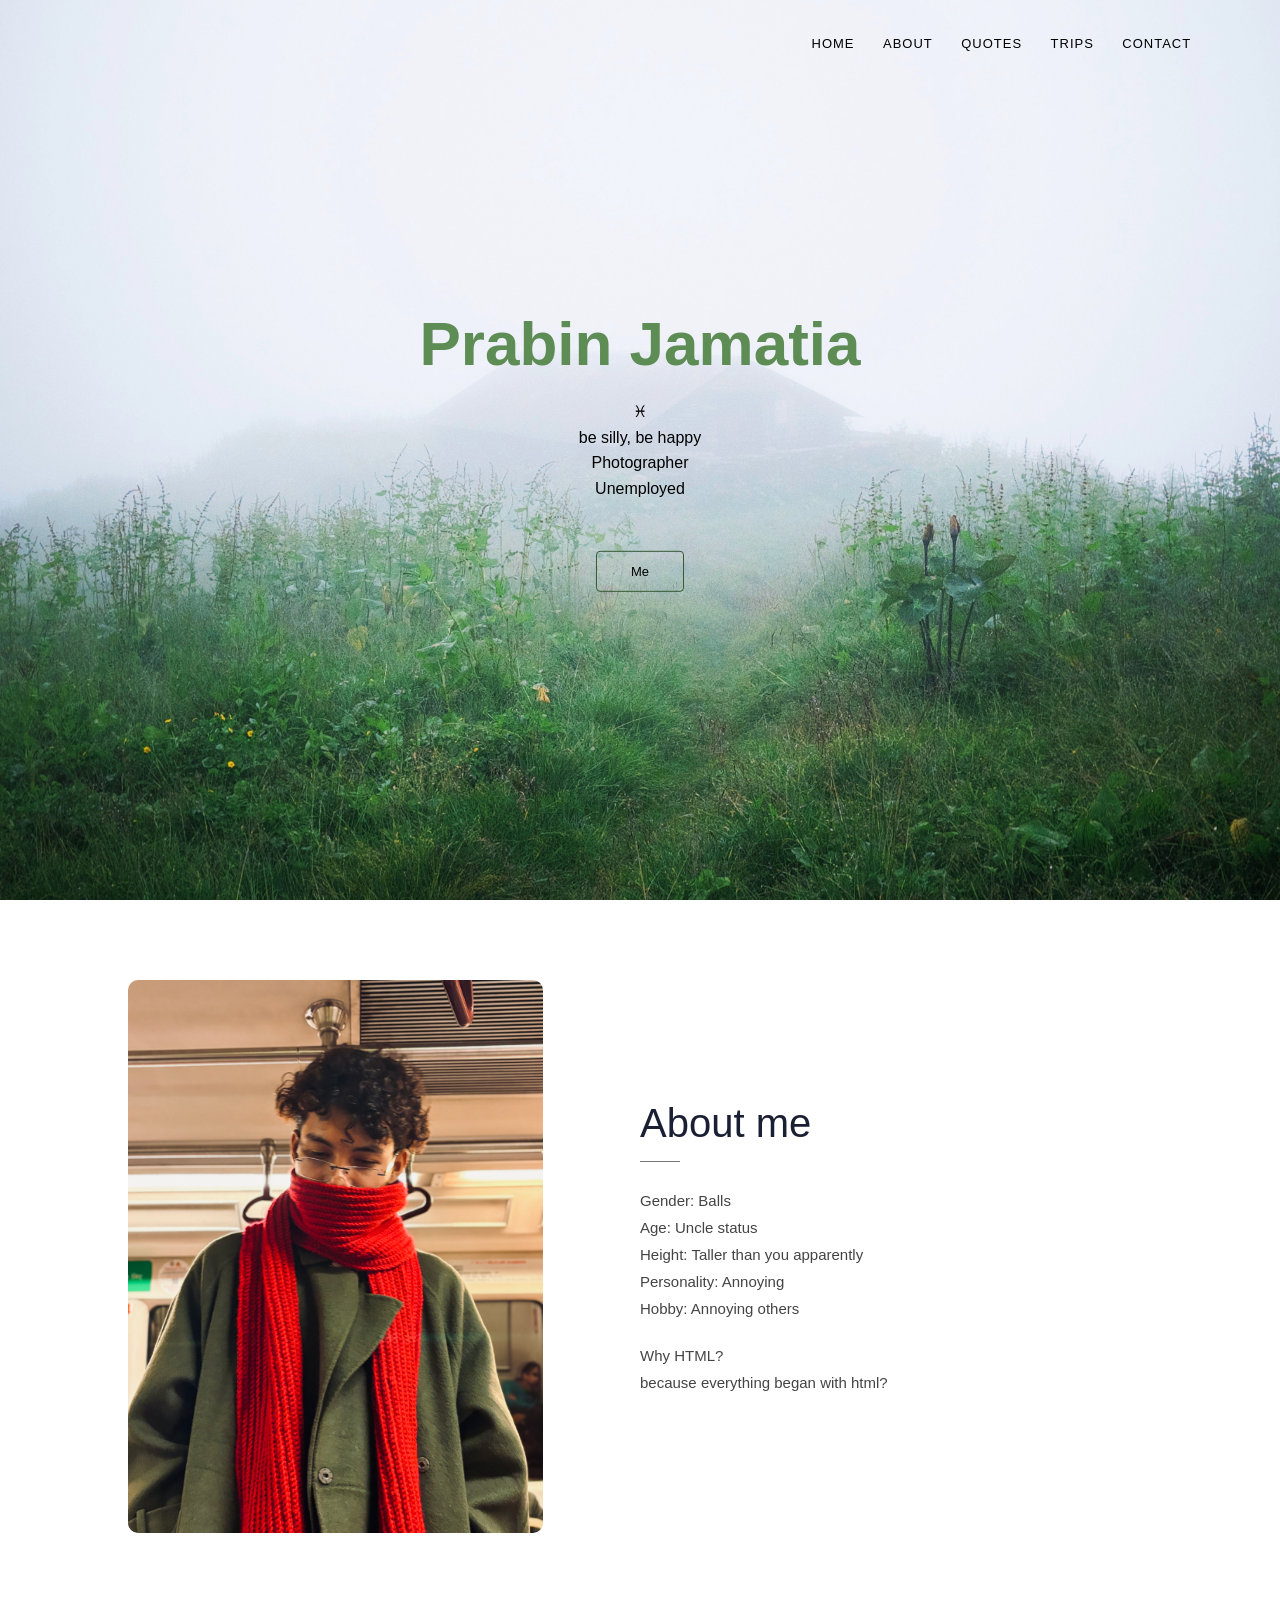
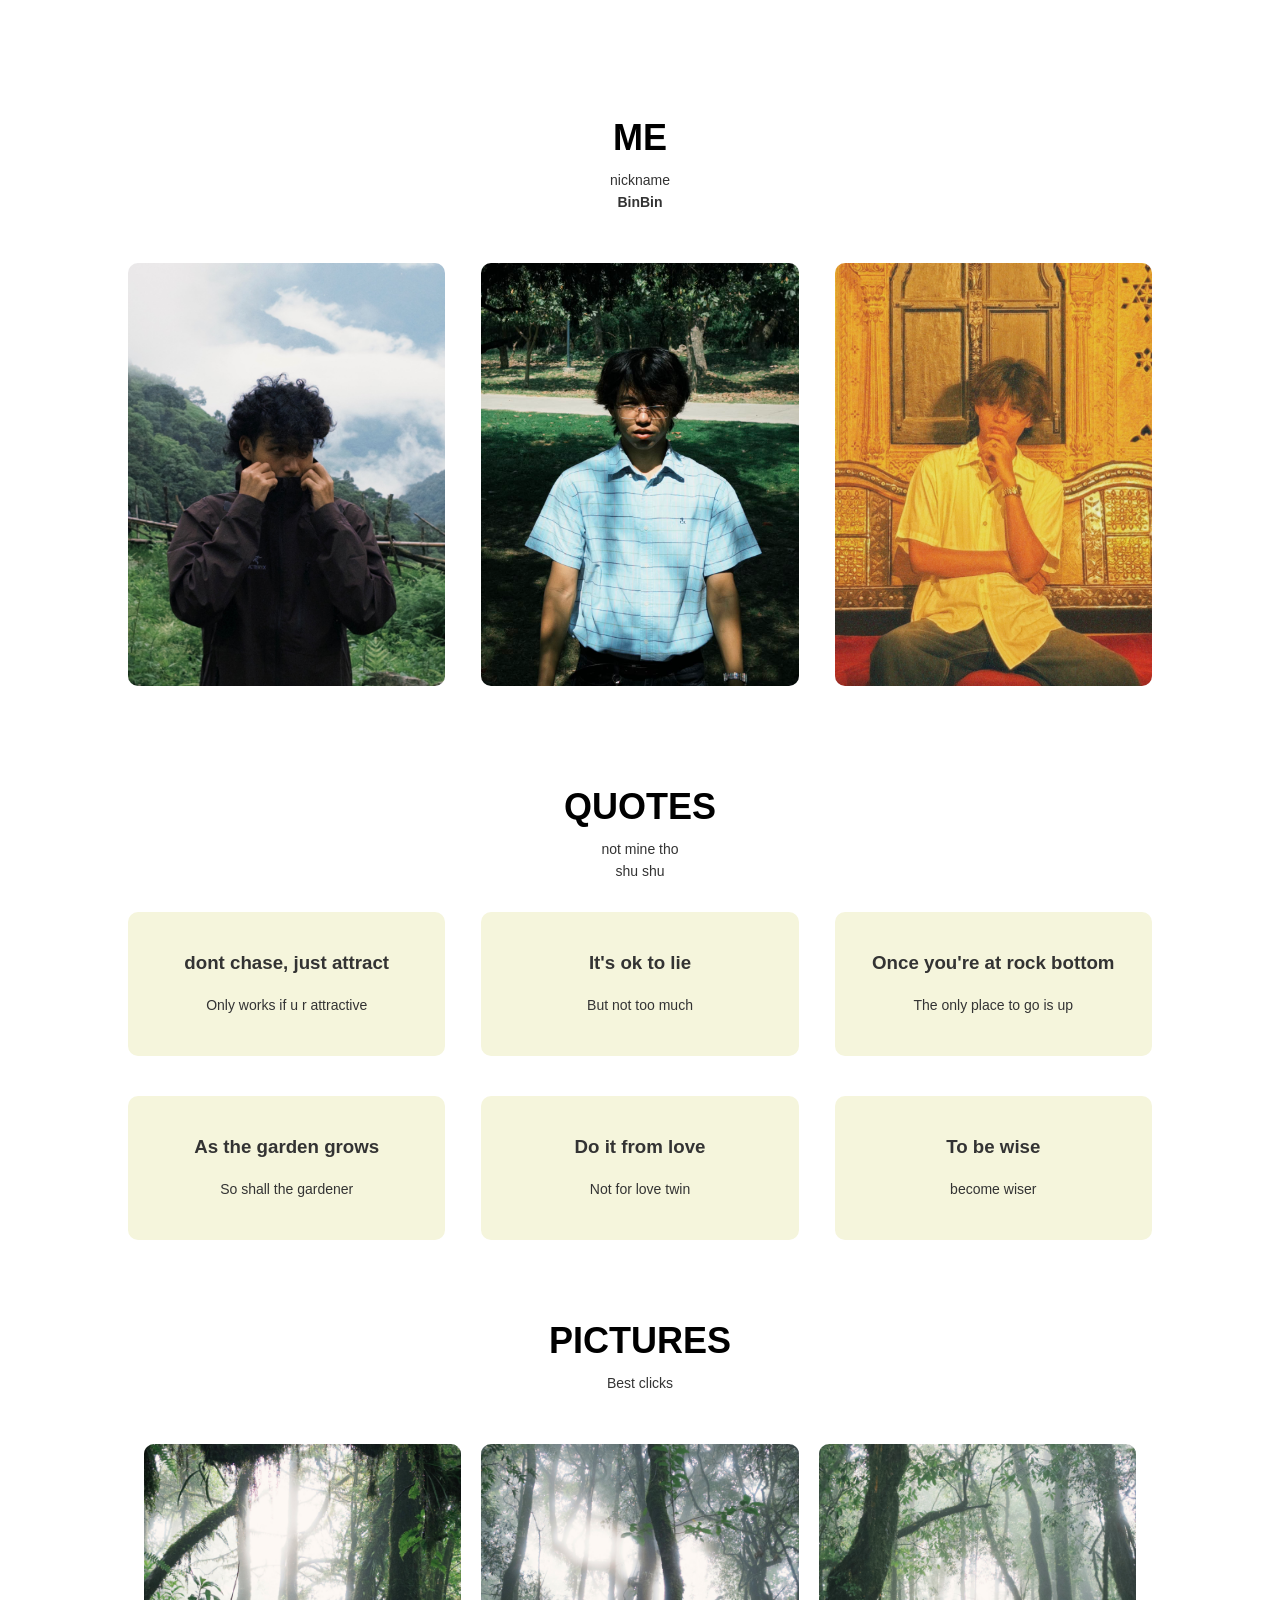
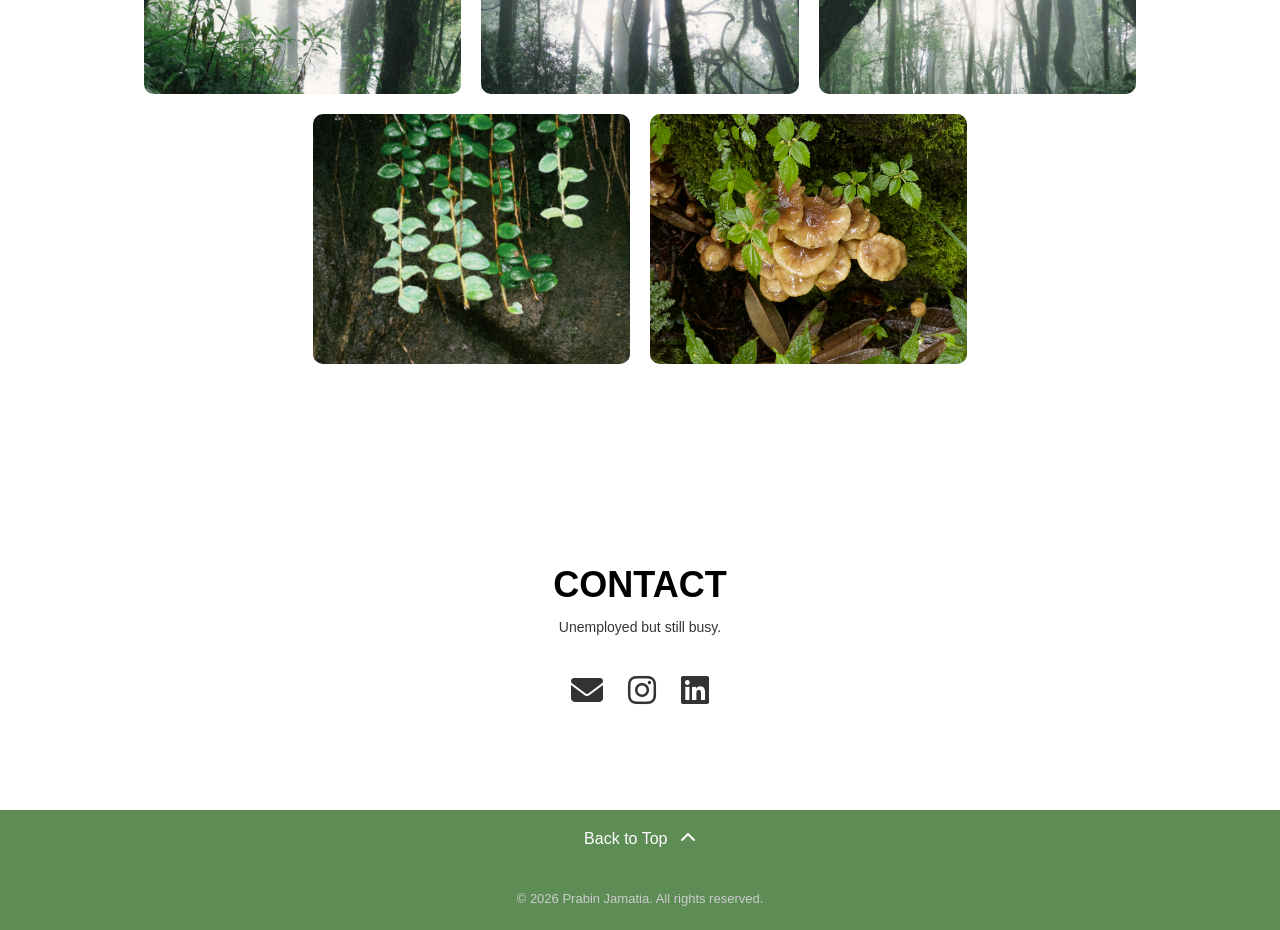
==== index.html @ f5103f38 "Update index.html" ====
<!DOCTYPE html>
<html lang="en">
<head>
    <meta charset="UTF-8">
    <meta name="viewport" content="width=device-width, initial-scale=1.0">
    <title>Prabin Jamatia</title> 
    <meta http-equiv="Content-Security-Policy" content="default-src 'self'; style-src 'self' 'unsafe-inline' https://cdnjs.cloudflare.com https://fonts.googleapis.com; font-src 'self' https://fonts.gstatic.com https://cdnjs.cloudflare.com; img-src 'self' data:;">

    <!-- Stylesheets & Fonts -->
    <link rel="stylesheet" href="style.css">
    <link rel="preconnect" href="https://fonts.googleapis.com">
    <link rel="preconnect" href="https://fonts.gstatic.com" crossorigin>
    <link href="https://fonts.googleapis.com/css2?family=Raleway:wght@200;400;600&display=swap" rel="stylesheet">
    <link rel="stylesheet" href="https://cdnjs.cloudflare.com/ajax/libs/font-awesome/6.4.0/css/all.min.css">
</head>


<body>

    <!-- HERO / HEADER SECTION -->
    <header class="header">
        <nav class="nav">
            <div class="nav-links">
                <ul>
                    <li><a href="#home">HOME</a></li>
                    <li><a href="#about">ABOUT</a></li>
                    <li><a href="#know">QUOTES</a></li>
                    <li><a href="trips.html">TRIPS</a></li>
                    <li><a href="#contact">CONTACT</a></li>
                </ul>
            </div>
        </nav>

        <div class="text-box" id="home">
            <h1>Prabin Jamatia</h1>
            <p>♓︎<br>be silly, be happy<br>Photographer<br>Unemployed</p>
            <a href="#me" class="button">Me</a>
        </div>
    </header>

    <!-- ABOUT ME SECTION -->
    <section class="about-split" id="about">
        <div class="about-img-col hidden-left">
            <img src="pictures/me4.JPG" alt="About Prabin Jamatia" loading="lazy">
        </div>
        
        <div class="about-text-col hidden-right">
            <h2>About me</h2>
            <hr class="about-line">
            <p> Gender: Balls
                <br> Age: Uncle status 
                <br> Height: Taller than you apparently 
                <br> Personality: Annoying
                <br> Hobby: Annoying others
            </p>

            <p>Why HTML?
                <br> because everything began with html?
            </p>

        </div>
    </section>

    <!-- ME SECTION -->
    <section class="more" id="me">
        <h1>ME</h1>
        <p>nickname<br><b>BinBin</b></p>
        
        <div class="me-photos">
            <img src="pictures/me2.JPG" alt="Me 1" loading="lazy">
            <img src="pictures/me.jpeg" alt="Me 2" loading="lazy">
            <img src="pictures/me1.JPG" alt="Me 3" loading="lazy">
        </div>
    </section>

    <!-- KNOW MORE SECTION -->
    <section class="more" id="know">
        <h1>QUOTES</h1>
        <p>not mine tho<br>shu shu</p>

        <div class="more1">
            <div class="more-card">
                <h3>dont chase, just attract</h3>
                <p>Only works if u r attractive</p>
            </div>
            
            <div class="more-card">
                <h3>It's ok to lie</h3>
                <p>But not too much</p>
            </div>

            <div class="more-card">
                <h3>Once you're at rock bottom</h3>
                <p>The only place to go is up</p>
            </div>
        </div>

        <div class="more1">
            <div class="more-card">
                <h3>As the garden grows</h3>
                <p>So shall the gardener</p>
            </div>
            <div class="more-card">
                <h3>Do it from love</h3>
                <p>Not for love twin</p>
            </div>
            <div class="more-card">
                <h3>To be wise</h3>
                <p>become wiser</p>
            </div>
        </div>
    </section>

    <!-- GALLERY SECTION -->
    <section class="pic" id="pics">
        <h1>PICTURES</h1>
        <p>Best clicks</p>

        <div class="gallery-grid">
            <img src="pictures/pic4.JPG" alt="Gallery Photo 1" loading="lazy">
            <img src="pictures/pic5.JPG" alt="Gallery Photo 2" loading="lazy">
            <img src="pictures/pic6.JPG" alt="Gallery Photo 3" loading="lazy">
            <img src="pictures/pic3.JPG" alt="Gallery Photo 4" loading="lazy">
            <img src="pictures/pic2.JPG" alt="Gallery Photo 5" loading="lazy">
        </div>
    </section>

    <!-- CONTACT SECTION -->
    <section class="more" id="contact" style="padding-bottom: 100px;">
        <h1>CONTACT</h1>
        <p>Unemployed but still busy.</p>

       <div class="social-links">
    <!-- Email -->
    <a id="email-link" class="icon-link" style="cursor: pointer;" tabindex="0" role="button" title="Email"><i class="fa-solid fa-envelope"></i></a>
    
    <!-- Instagram -->
    <a id="ig-link" class="icon-link" style="cursor: pointer;" tabindex="0" role="button" title="Instagram"><i class="fa-brands fa-instagram"></i></a>
    
    <!-- LinkedIn -->
    <a id="li-link" class="icon-link" style="cursor: pointer;" tabindex="0" role="button" title="LinkedIn"><i class="fa-brands fa-linkedin"></i></a>
</div>
    </section>


    <!-- FOOTER -->
    <footer class="footer">
        <a href="#" class="back-to-top">Back to Top <i class="fa-solid fa-chevron-up"></i></a>
        <p>&copy; 2026 Prabin Jamatia. All rights reserved.</p>
    </footer>



<script src="script.js"></script>

</body>
</html>
---- style.css ----
/* =========================================
   01. GLOBAL RESETS & TYPOGRAPHY
   ========================================= */
* {
    margin: 0;
    padding: 0;
    font-family: 'Raleway', sans-serif;
    box-sizing: border-box; 

    /* Prevents text from being highlighted/selected */
    -webkit-user-select: none; 
    -ms-user-select: none; 
    user-select: none;
}

/* Allow users to type in forms/inputs if you ever add them */
input, textarea {
    -webkit-user-select: text; 
    -ms-user-select: text; 
    user-select: text; 
}

img {
    /* Prevents clicking and dragging images to your desktop or new tabs */
    -webkit-user-drag: none; 
}

html {
    scroll-behavior: smooth;
}

h1 {
    font-size: 36px;
    font-weight: 600;
}

p {
    color: #333;
    font-size: 14px;
    font-weight: 400; 
    line-height: 22px;
    padding: 10px;
}

/* =========================================
   02. HEADER & NAVIGATION
   ========================================= */
.header {
    min-height: 100vh;
    width: 100%;
    background-color: #1a1f33; 
    background-image: url('pictures/pic1.JPG');
    background-position: center;
    background-size: cover;
    position: relative;
}

.nav {
    display: flex;
    padding: 2% 6%;
    justify-content: flex-end; 
    align-items: center;
}

.nav-links ul li {
    list-style: none;
    display: inline-block;
    padding: 8px 12px;
    position: relative;
}

.nav-links ul li a {
    color: black;
    text-decoration: none;
    font-size: 13px;
    letter-spacing: 1px;
}

.nav-links ul li::after {
    content: '';
    width: 0%;
    height: 2px;
    background: #5d8c55;
    display: block;
    margin: auto;
    transition: 0.5s;
}

.nav-links ul li:hover::after {
    width: 100%;
}

.text-box {
    width: 90%;
    max-width: 800px;
    color: #5d8c55;
    position: absolute;
    top: 50%;
    left: 50%;
    transform: translate(-50%, -50%);
    text-align: center;
}

.text-box h1 {
    font-size: 62px;
    margin-bottom: 10px;
}

.text-box p {
    margin: 10px 0 40px;
    font-size: 16px;
    color: black;
    line-height: 1.6;
}

.button {
    display: inline-block;
    text-decoration: none;
    color: black;
    border: 1px solid #355935;
    padding: 12px 34px;
    font-size: 13px;
    background: transparent;
    cursor: pointer;
    transition: 0.3s;
    border-radius: 4px;
}

.button:hover {
    border: 1px solid #5d8c55;
    background: #5d8c55;
}

/* =========================================
   03. ABOUT SECTION (SIDE-BY-SIDE)
   ========================================= */
.about-split {
    display: flex;
    align-items: center;
    justify-content: space-between;
    width: 80%;
    margin: 80px auto;
    gap: 50px;
}

.about-img-col {
    flex-basis: 45%;
}

.about-img-col img {
    width: 90%;
    aspect-ratio: 3 / 4; 
    object-fit: cover;
    border-radius: 10px;

}

.about-text-col {
    flex-basis: 50%;
    text-align: left;
}

.about-text-col h2 {
    font-size: 40px;
    font-weight: 400;
    color: #1a1f33; 
    margin-bottom: 15px;
}

.about-text-col .about-line {
    width: 40px;
    border: none;
    border-top: 1px solid #777;
    margin-bottom: 25px;
}

.about-text-col p {
    color: #444;
    font-size: 15px;
    line-height: 1.8;
    margin-bottom: 20px;
    padding: 0;
}

/* =========================================
   04. GENERAL SECTIONS & CARDS (.more)
   ========================================= */
.more {
    width: 80%;
    margin: auto;
    text-align: center;
    padding-top: 100px;
}

.more1 {
    margin-top: 20px;
    display: flex;
    justify-content: space-between;
    gap: 20px;
    flex-wrap: wrap;
}

.more-card {
    flex-basis: 31%;
    background: #f5f5dc; 
    border-radius: 10px;
    margin-bottom: 20px;
    padding: 30px 12px;
    transition: 0.3s; 
}

.more-card h3 {
    text-align: center;
    font-weight: 600;
    margin: 10px;
    color: #333;
}

.more-card:hover {
    box-shadow: 0 0 20px 0px rgba(0, 0, 0, 0.2); 
    transform: translateY(-5px); 
}

/* =========================================
   05. PHOTOS & GALLERY GRIDS
   ========================================= */
.about-photos {
    display: flex;
    justify-content: space-between;
    gap: 20px;
    margin-top: 20px; 
}

.me-photos {
    display: flex;
    justify-content: space-between;
    gap: 20px;
    margin-top: 40px; 
}

.me-photos img {
    width: 31%; 
    aspect-ratio: 3/4; 
    object-fit: cover; 
    border-radius: 10px;
    transition: 0.3s;
}

.me-photos img:hover {
    transform: translateY(-5px);
    box-shadow: 0 5px 15px rgba(0,0,0,0.2);
}

.pic {
    width: 80%;
    margin: auto;
    text-align: center;
    padding: 50px 0 100px;
}

#pics.pic {
    min-height: 80vh; 
    padding-top: 60px;
}

.gallery-grid {
    display: flex;
    flex-wrap: wrap;
    justify-content: center; /* Centers the bottom row of 2 */
    gap: 20px;
    margin-top: 40px;
    
}

.gallery-grid img {
    /* 31% width fits exactly 3 pictures per row before wrapping */
    width: 31%; 
    height: 250px; 
    object-fit: cover; 
    border-radius: 10px;
    transition: 0.3s;
}

.gallery-grid img:hover {
    transform: scale(1.05); 
}


/* =========================================
   06. SUBPAGE & TRIPS (trips.html)
   ========================================= */
.sub-header {
    height: 12vh; 
    min-height: 80px;
    width: 100%;
    background-color: #5d8c55; 
    background-image: linear-gradient(to right, #42633c, #5d8c55);
    position: relative;
    z-index: 10;
}

#trips-page {
    min-height: 80vh; 
    padding-top: 60px;
}

.trips-grid {
    display: flex;
    justify-content: space-between;
    gap: 30px;
    margin-top: 50px;
    flex-wrap: wrap;
}

.trip-card {
    flex-basis: 31%; /* Forces the card to take up 1/3 of the screen */
    text-decoration: none; 
    display: block; 
    background: #fdfdfd; /* Very subtle off-white background */
    border-radius: 10px;
    padding-bottom: 15px;
    box-shadow: 0 4px 10px rgba(0,0,0,0.05); 
    transition: 0.3s;
}

.trip-card img {
    width: 100%;
    height: 250px; 
    object-fit: cover;
    border-radius: 10px 10px 0 0; /* Rounds only the top corners of the image */
}

.trip-card h3 {
    margin-top: 15px;
    font-size: 20px;
    font-weight: 600;
    color: #2c2a2a;
    transition: 0.3s;
}

.location-icon {
    color: #5d8c55;
    font-size: 16px;
    margin-left: 5px;
}

.trip-desc {
    color: #777;
    font-size: 14px;
    padding: 0 10px;
}

.trip-card:hover {
    transform: translateY(-8px); /* Lifts the whole card up */
    box-shadow: 0 10px 20px rgba(0,0,0,0.1); /* Deepens the shadow */
}

.trip-card:hover h3 {
    color: #5d8c55; 
}

/* --- Future Trips Section --- */
.future-trips {
    margin-top: 80px;
    padding-top: 40px;
    border-top: 1px solid #eee;
}

.future-trips h2 {
    font-size: 28px;
    font-weight: 400;
    color: #1a1f33;
}

.future-list {
    list-style: none;
    display: flex;
    justify-content: center;
    gap: 30px;
    margin-top: 25px;
    flex-wrap: wrap;
}

.future-list li {
    font-size: 15px;
    color: #333;
    background: #f5f5dc; /* Matches the 'Know More' beige cards */
    padding: 10px 25px;
    border-radius: 30px;
    font-weight: 600;
}

.future-list li i {
    color: #5d8c55;
    margin-right: 8px;
}

/* --- PINTEREST MASONRY GRID --- */
.masonry-grid {
    column-count: 3; /* Creates 3 vertical columns */
    column-gap: 20px;
    margin-top: 40px;
}

.masonry-grid img {
    width: 100%;
    display: block;
    margin-bottom: 20px; /* Vertical space between stacked images */
    border-radius: 10px;
    break-inside: avoid; /* CRITICAL: Stops an image from being cut in half across two columns */
    transition: 0.3s;
}

.masonry-grid img:hover {
    transform: scale(1.03); 
    box-shadow: 0 5px 15px rgba(0,0,0,0.2);
}
#trip-gallery {
    min-height: 80vh; 
    padding-bottom: 50px;
}
/* =========================================
   07. CONTACT & SOCIAL LINKS
   ========================================= */
.social-links {
    display: flex;
    justify-content: center;
    gap: 25px; 
    margin-top: 25px;
    flex-wrap: wrap; 
}

.icon-link {
    color: #333; 
    font-size: 32px; 
    text-decoration: none;
    transition: 0.3s;
}

.icon-link:hover {
    color: #5d8c55; 
    transform: scale(1.1); 
}

#contact .button {
    color: #333;
    border-color: #333;
}

#contact .button:hover {
    color: #fff;
    border-color: #5d8c55;
    background: #5d8c55;
}

/* --- SOCIAL ICON BRAND HOVER COLORS --- */

/* Gmail Red */
#email-link:hover i {
    color: #ea4335;
    transform: scale(1.1); /* Adds a slight pop effect */
    transition: all 0.3s ease;
}

/* Instagram Pink */
#ig-link:hover i {
    color: #e1306c;
    transform: scale(1.1);
    transition: all 0.3s ease;
}

/* LinkedIn Blue */
#li-link:hover i {
    color: #0a66c2;
    transform: scale(1.1);
    transition: all 0.3s ease;
}

/* Ensure the icons transition smoothly back to their normal color when you stop hovering */
.icon-link i {
    transition: all 0.3s ease;
}


/* =========================================
   08. FOOTERS
   ========================================= */
/* Standard Footer */
.footer {
    text-align: center;
    padding: 20px;
    background-color: #5d8c55; 
    color: #fff;
}

.footer p {
    font-size: 13px;
    color: #ccc;
    padding: 0;
}

/* Dark Footer with Back to Top */
#bottom-footer {
    background-color: #12151e; 
    color: #fff;
    text-align: center;
    padding: 50px 0;
    margin-top: 50px;
}

#bottom-footer p {
    font-size: 14px;
    color: #8a90a2;
}

.social-links-footer {
    display: flex;
    justify-content: center;
    gap: 25px;
    margin-bottom: 30px;
}

.social-links-footer a {
    color: #fff;
    font-size: 20px;
    text-decoration: none;
    transition: 0.3s;
}

.social-links-footer a:hover,
.back-to-top:hover {
    color: #5d8c55; 
}

.back-to-top {
    display: inline-block;
    color: #fff;
    text-decoration: none;
    font-size: 16px;
    margin-bottom: 40px;
    transition: 0.3s;
}

.back-to-top i {
    margin-left: 8px; 
}

/* =========================================
   09. MOBILE RESPONSIVE QUERIES
   ========================================= */
@media (max-width: 768px) {
    .text-box h1 {
        font-size: 40px;
    }
    
    .nav {
        justify-content: center;
    }

    .more1 {
        flex-direction: column; 
    }

    .about-photos,
    .me-photos {
        flex-direction: column; 
    }
    
    .me-photos img {
        width: 100%; 
        margin-bottom: 20px;
    }

    .about-split {
        flex-direction: column; 
        text-align: center;
    }
    
    .about-text-col {
        text-align: center;
    }
    
    .about-text-col .about-line {
        margin: 0 auto 25px auto; 
    }
    /* Ensure the gallery looks good on mobile by stacking them */
    .gallery-grid img {
        width: 100%; /* Pictures take full width on small screens */
    }

    /* Mobile adjustments for Trips Page */
    .trip-card {
        flex-basis: 100%;
        margin-bottom: 20px;
    }
    .future-list {
        flex-direction: column;
        gap: 15px;
        align-items: center;
    }
}

/* --- JAISALMER SPECIFIC COLORS --- */
.jaisalmer-header {
    background-color: #c29b40; 
    background-image: linear-gradient(to right, #a67c00, #c29b40);
}

.jaisalmer-footer {
    background-color: #c29b40; /* Matches the golden header */
}

/* Update back-to-top hover to match the golden theme on this page */
.jaisalmer-header ~ .back-to-top-container .back-to-top:hover {
    color: #c29b40;
}

/* --- DELHI SPECIFIC COLORS --- */
.delhi-header {
    background-color: #a685b5; /* Soft lilac/purple from the flowers */
    background-image: linear-gradient(to right, #805b91, #a685b5);
}

.delhi-footer {
    background-color: #a685b5; 
}

/* Update back-to-top hover to match the floral theme on this page */
.delhi-header ~ .back-to-top-container .back-to-top:hover {
    color: #a685b5;
}


/* =========================================
   10. SCROLL ANIMATIONS
   ========================================= */
.hidden-left {
    opacity: 0;
    transform: translateX(-100px); /* Starts pushed left */
    transition: all 0.8s ease-out; /* Controls the speed and smoothness */
}

.hidden-right {
    opacity: 0;
    transform: translateX(100px); /* Starts pushed right */
    transition: all 0.8s ease-out;
}

/* This class gets added by JavaScript when the element is on screen */
.show-element {
    opacity: 1;
    transform: translateX(0); /* Returns to original center position */
}
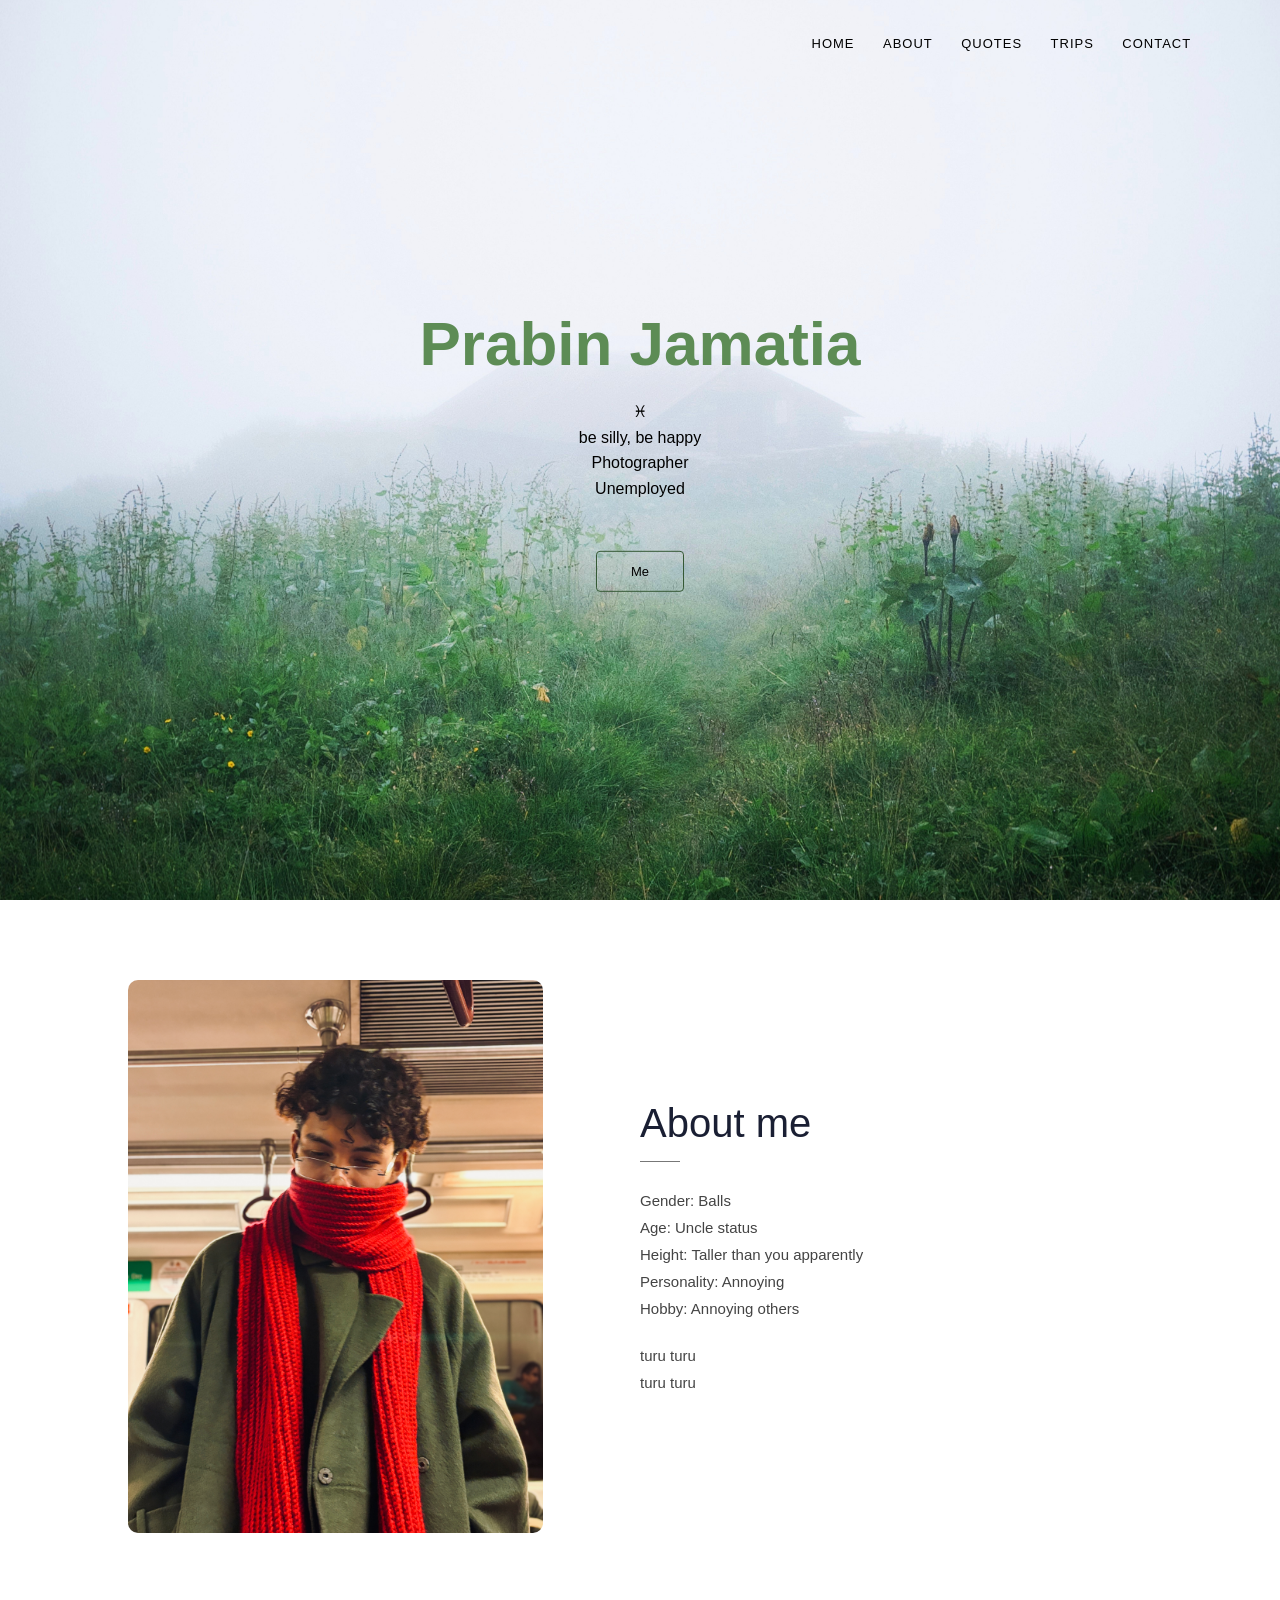
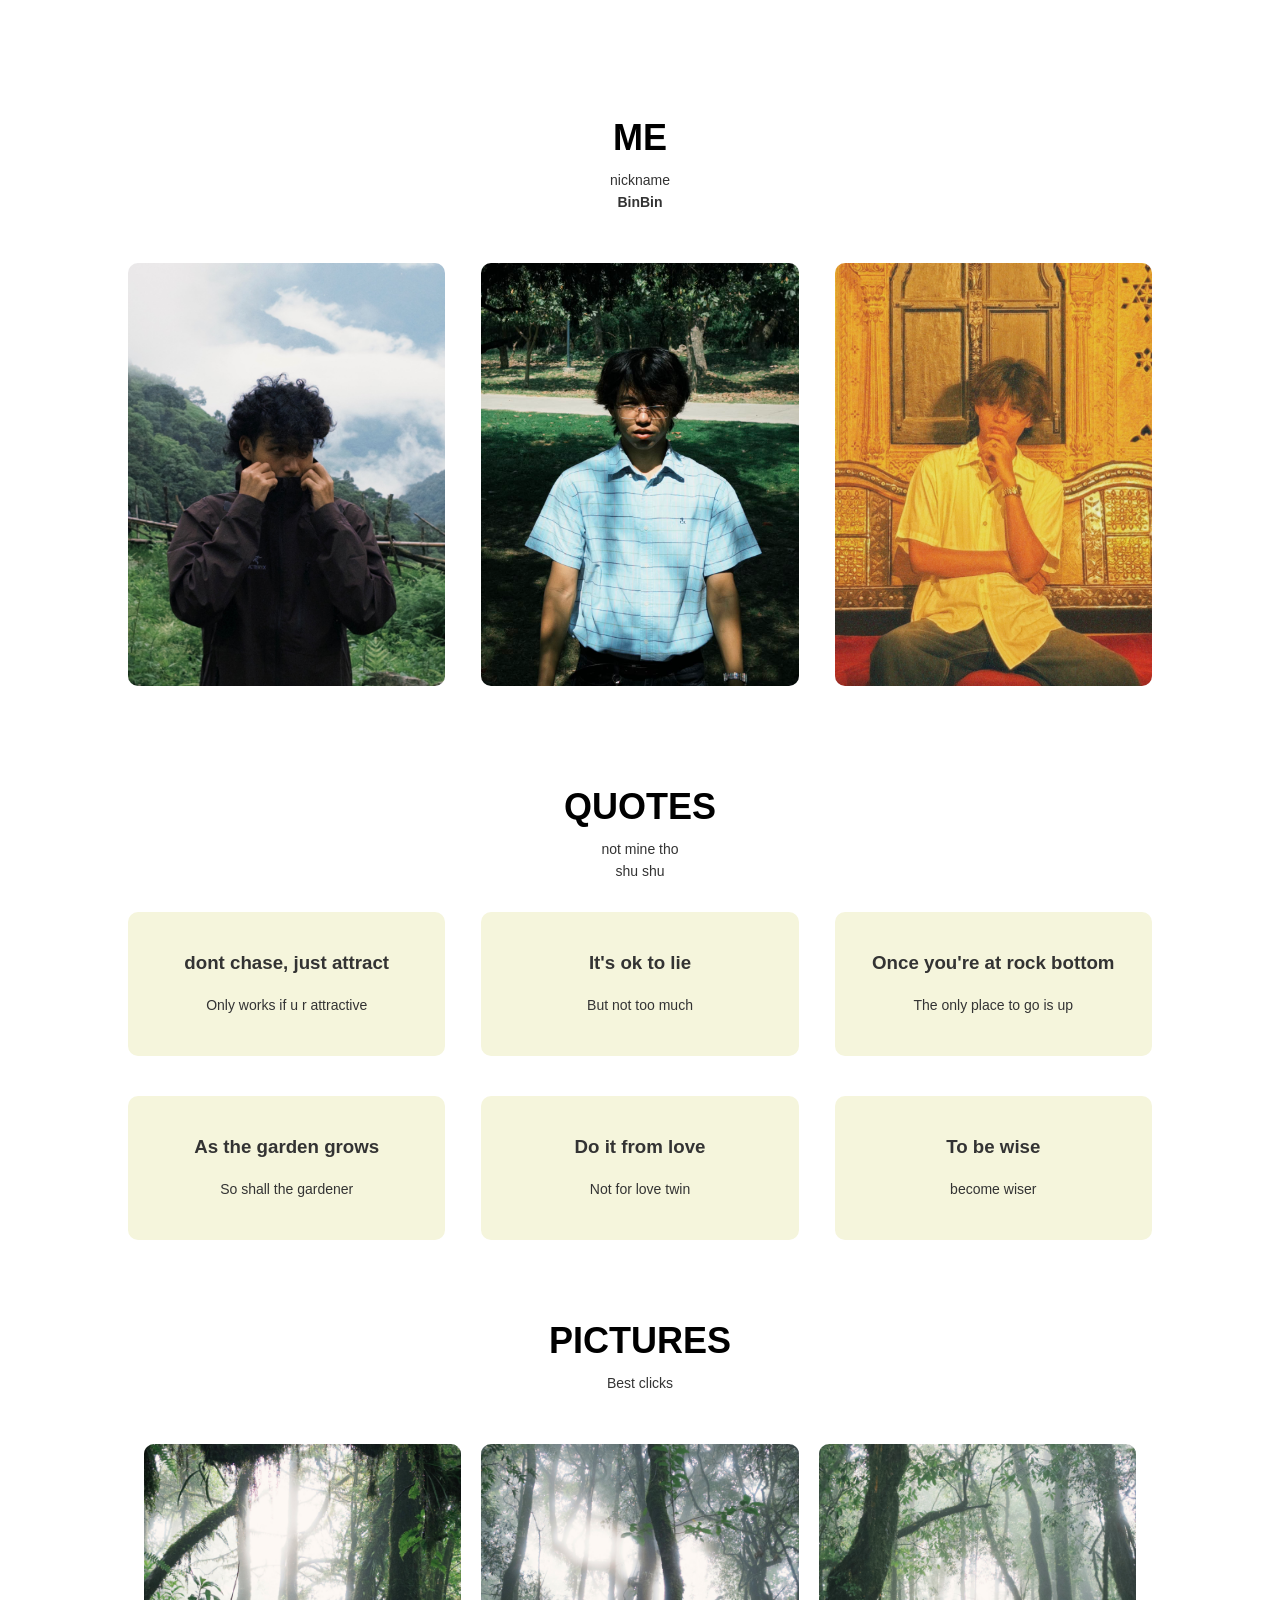
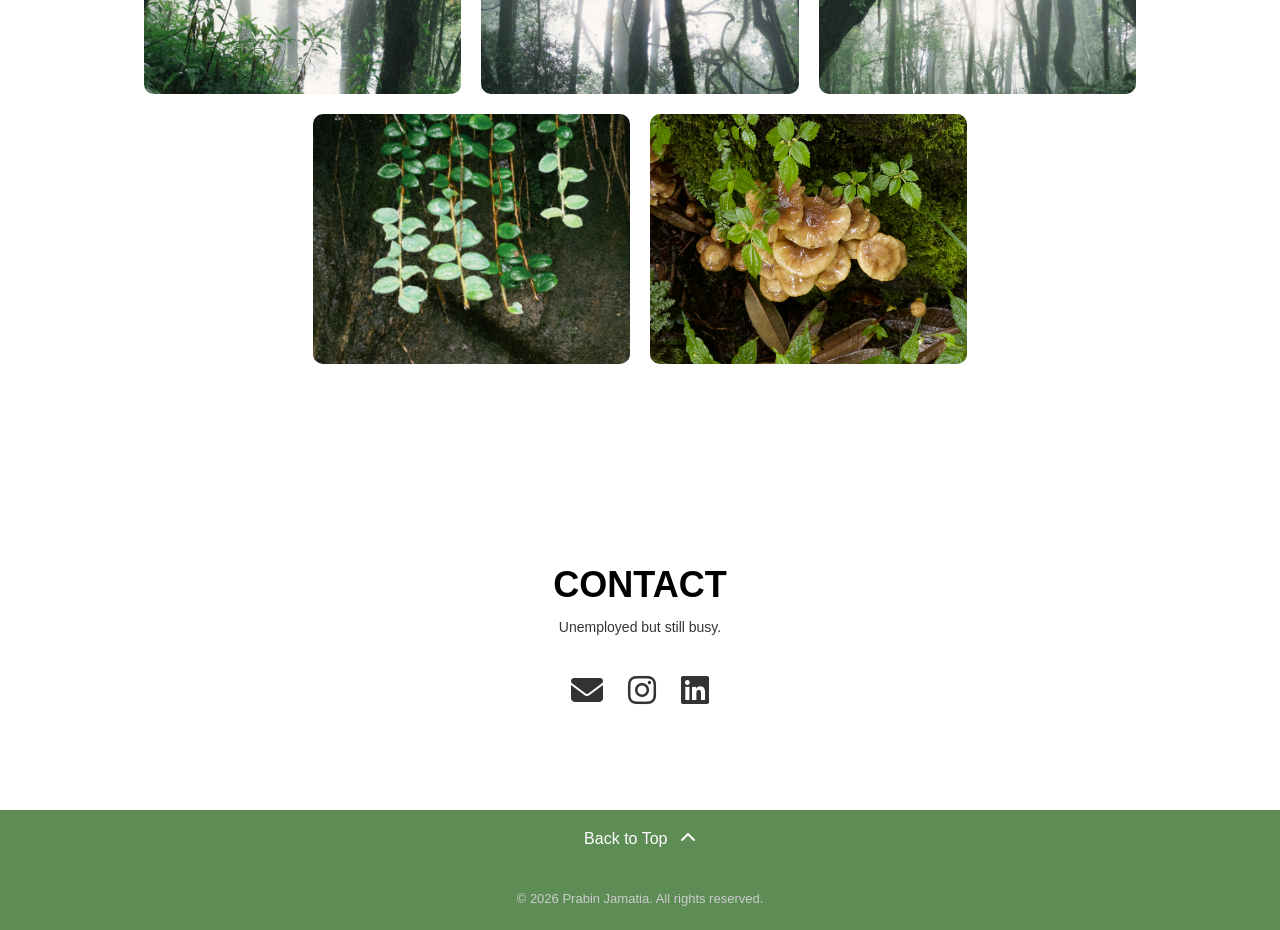
==== commit b4a5da0c: "Update index.html" ====
--- a/index.html
+++ b/index.html
@@ -54,8 +54,8 @@
                 <br> Hobby: Annoying others
             </p>
 
-            <p>Why HTML?
-                <br> because everything began with html?
+            <p>turu turu
+                <br> turu turu 
             </p>
 
         </div>
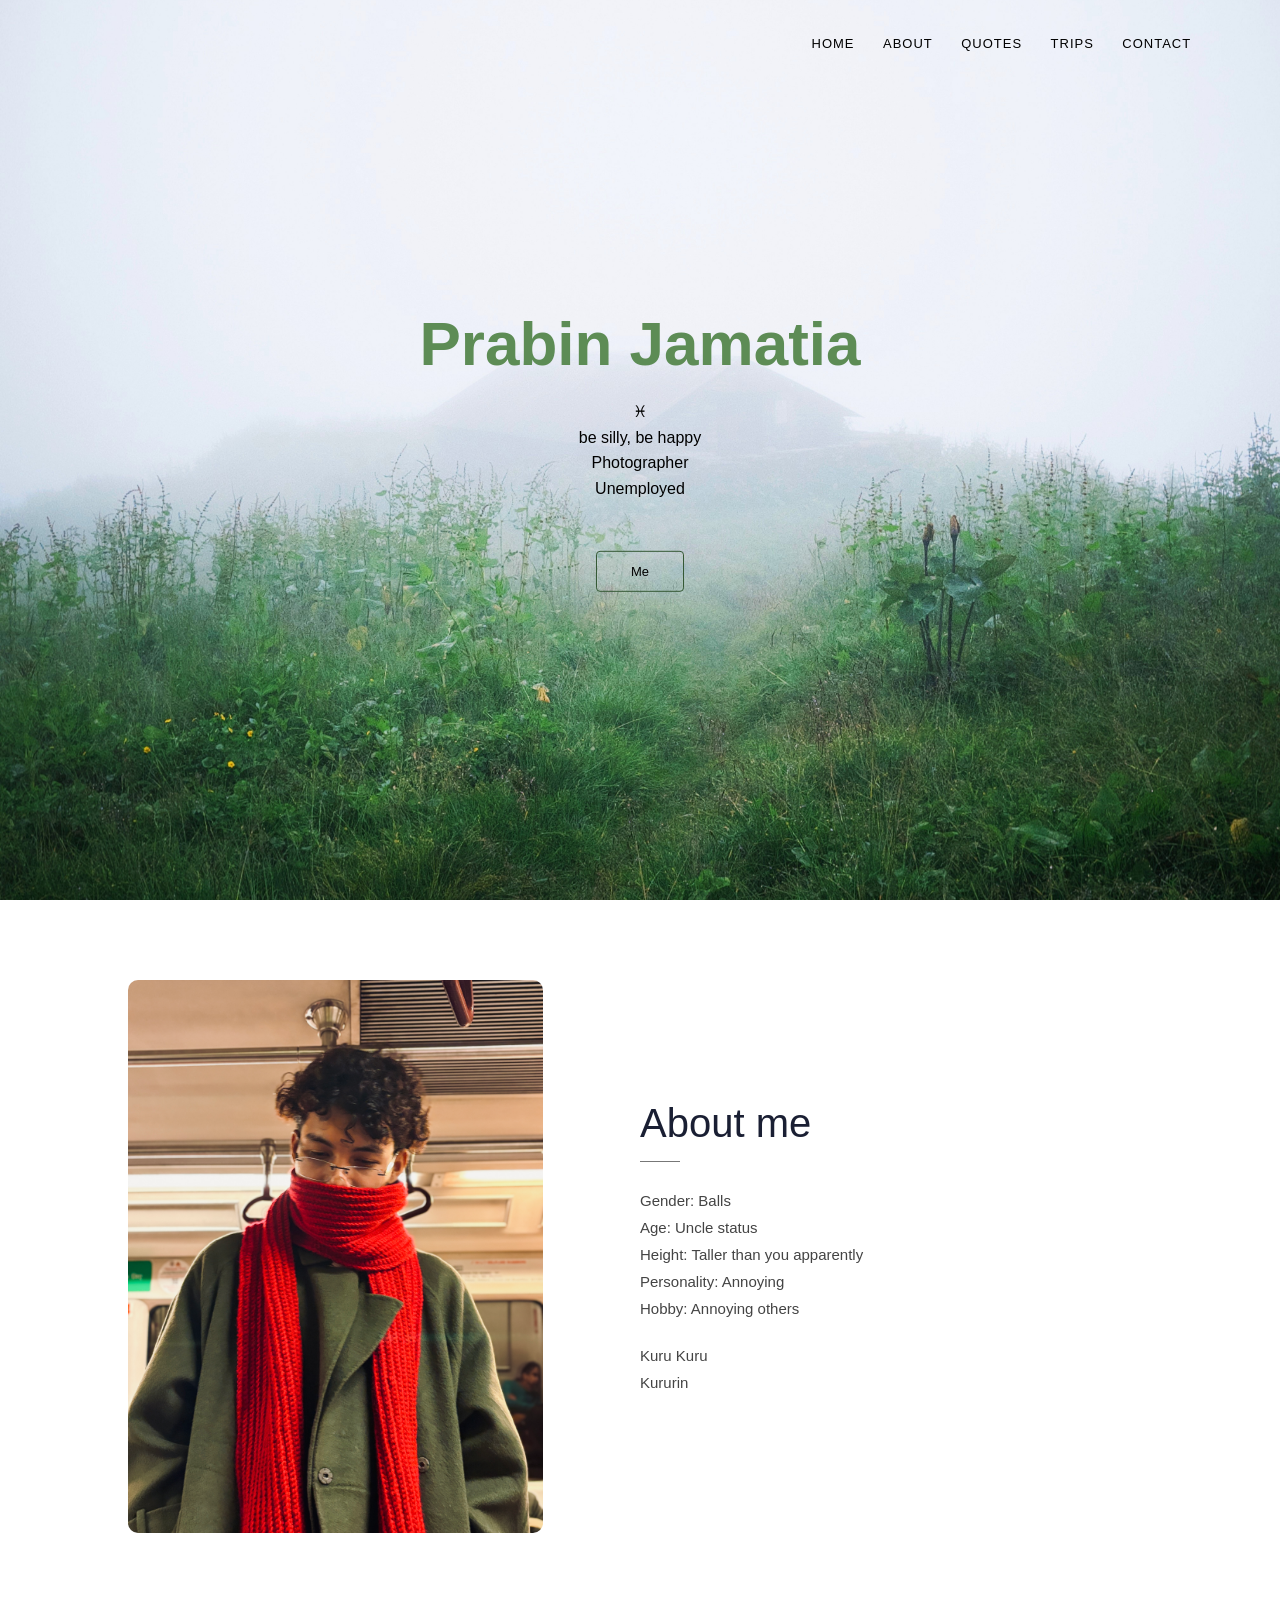
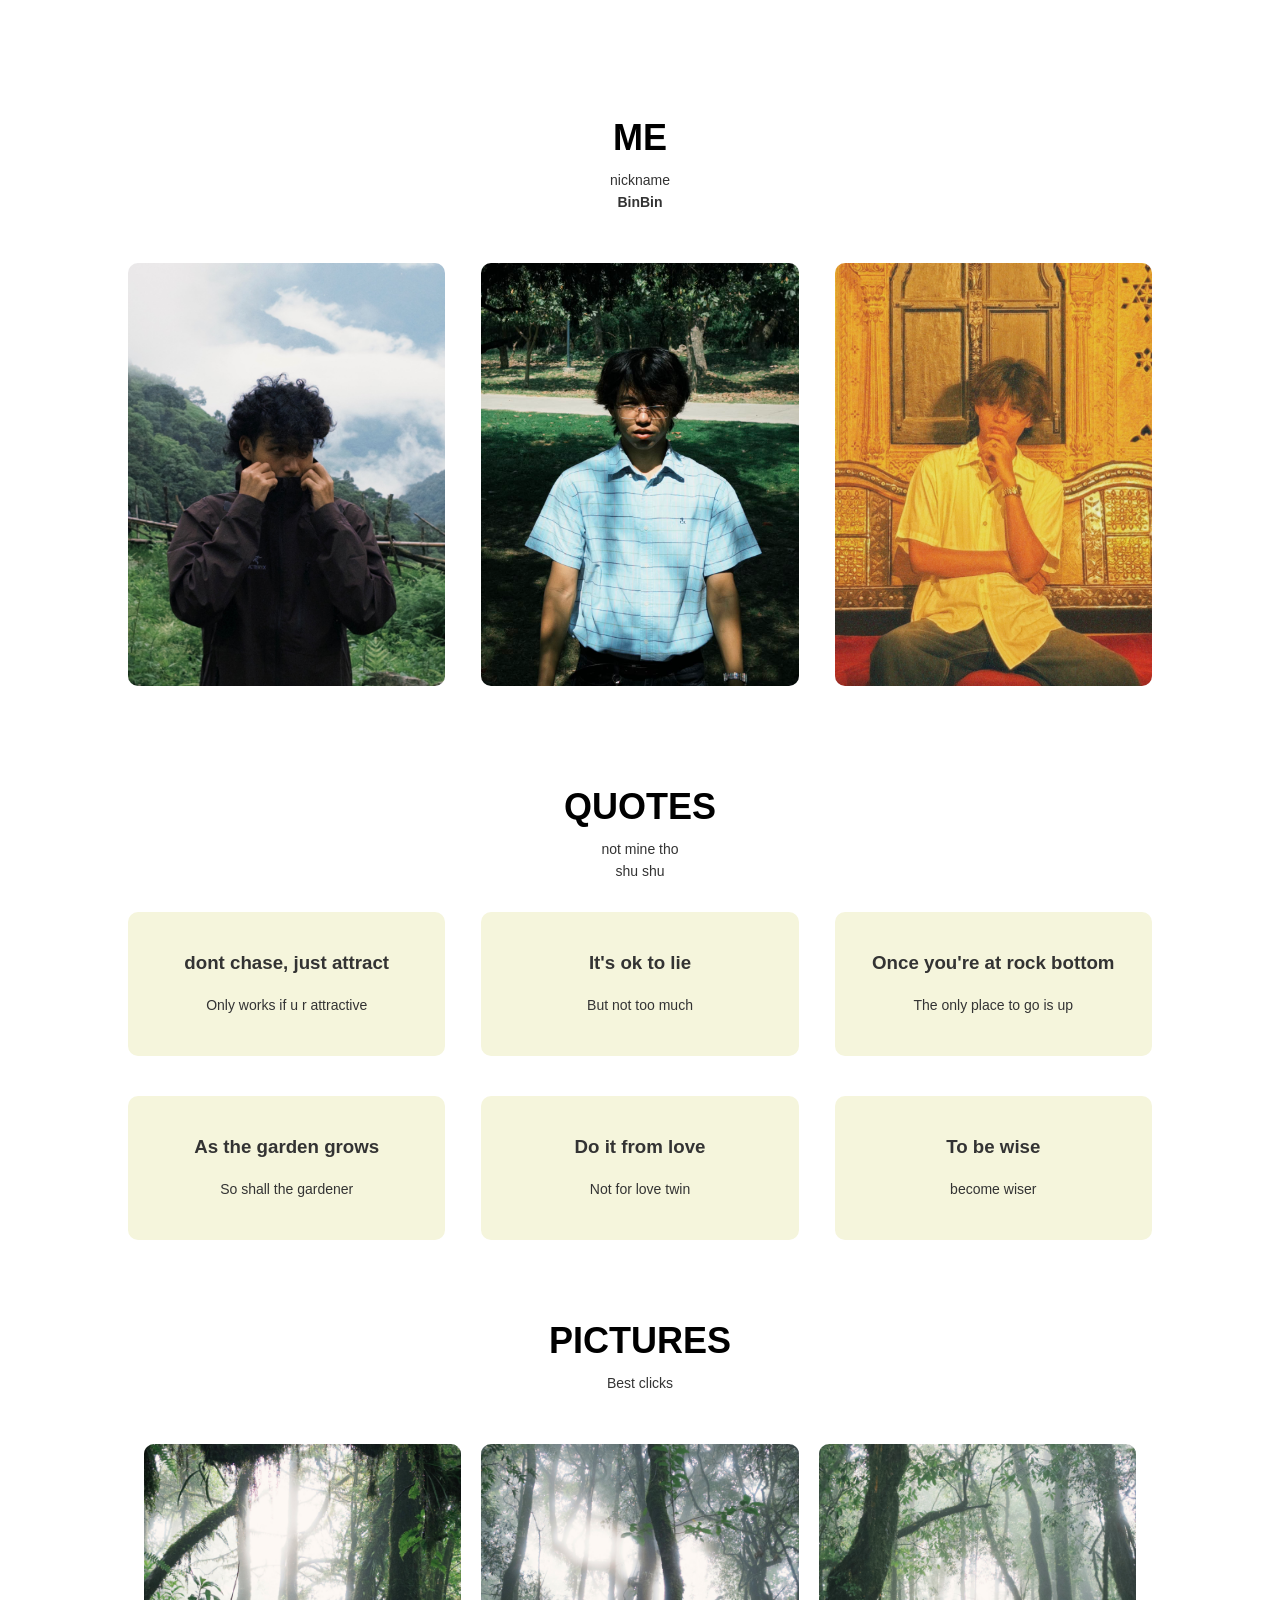
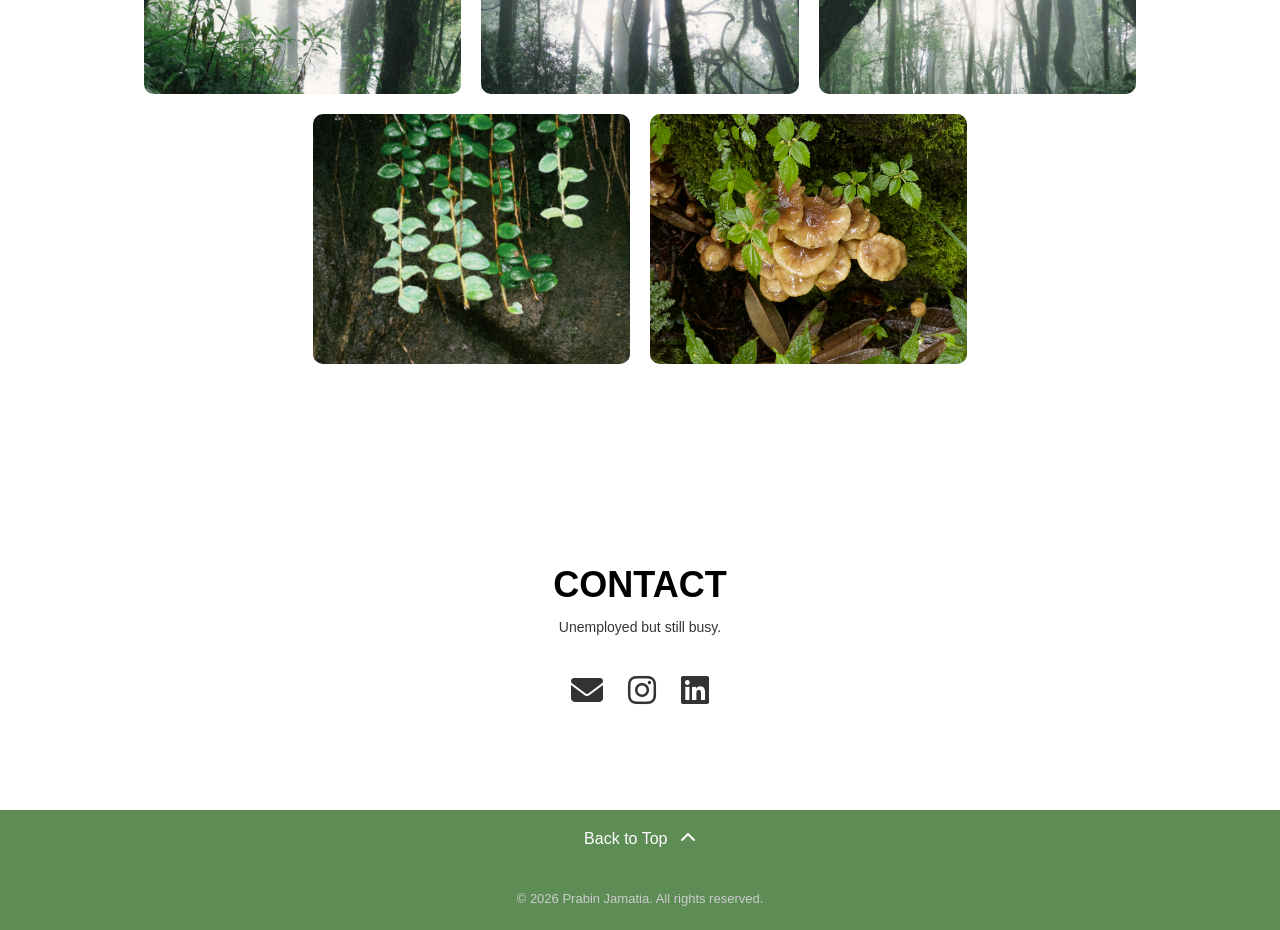
==== commit bc659bde: "Update index.html" ====
--- a/index.html
+++ b/index.html
@@ -1,6 +1,7 @@
 <!DOCTYPE html>
 <html lang="en">
 <head>
+    <link rel="icon" href="/me99.png" type="image/png">
     <meta charset="UTF-8">
     <meta name="viewport" content="width=device-width, initial-scale=1.0">
     <title>Prabin Jamatia</title> 
@@ -54,8 +55,8 @@
                 <br> Hobby: Annoying others
             </p>
 
-            <p>turu turu
-                <br> turu turu 
+            <p>Kuru Kuru
+                <br>Kururin
             </p>
 
         </div>
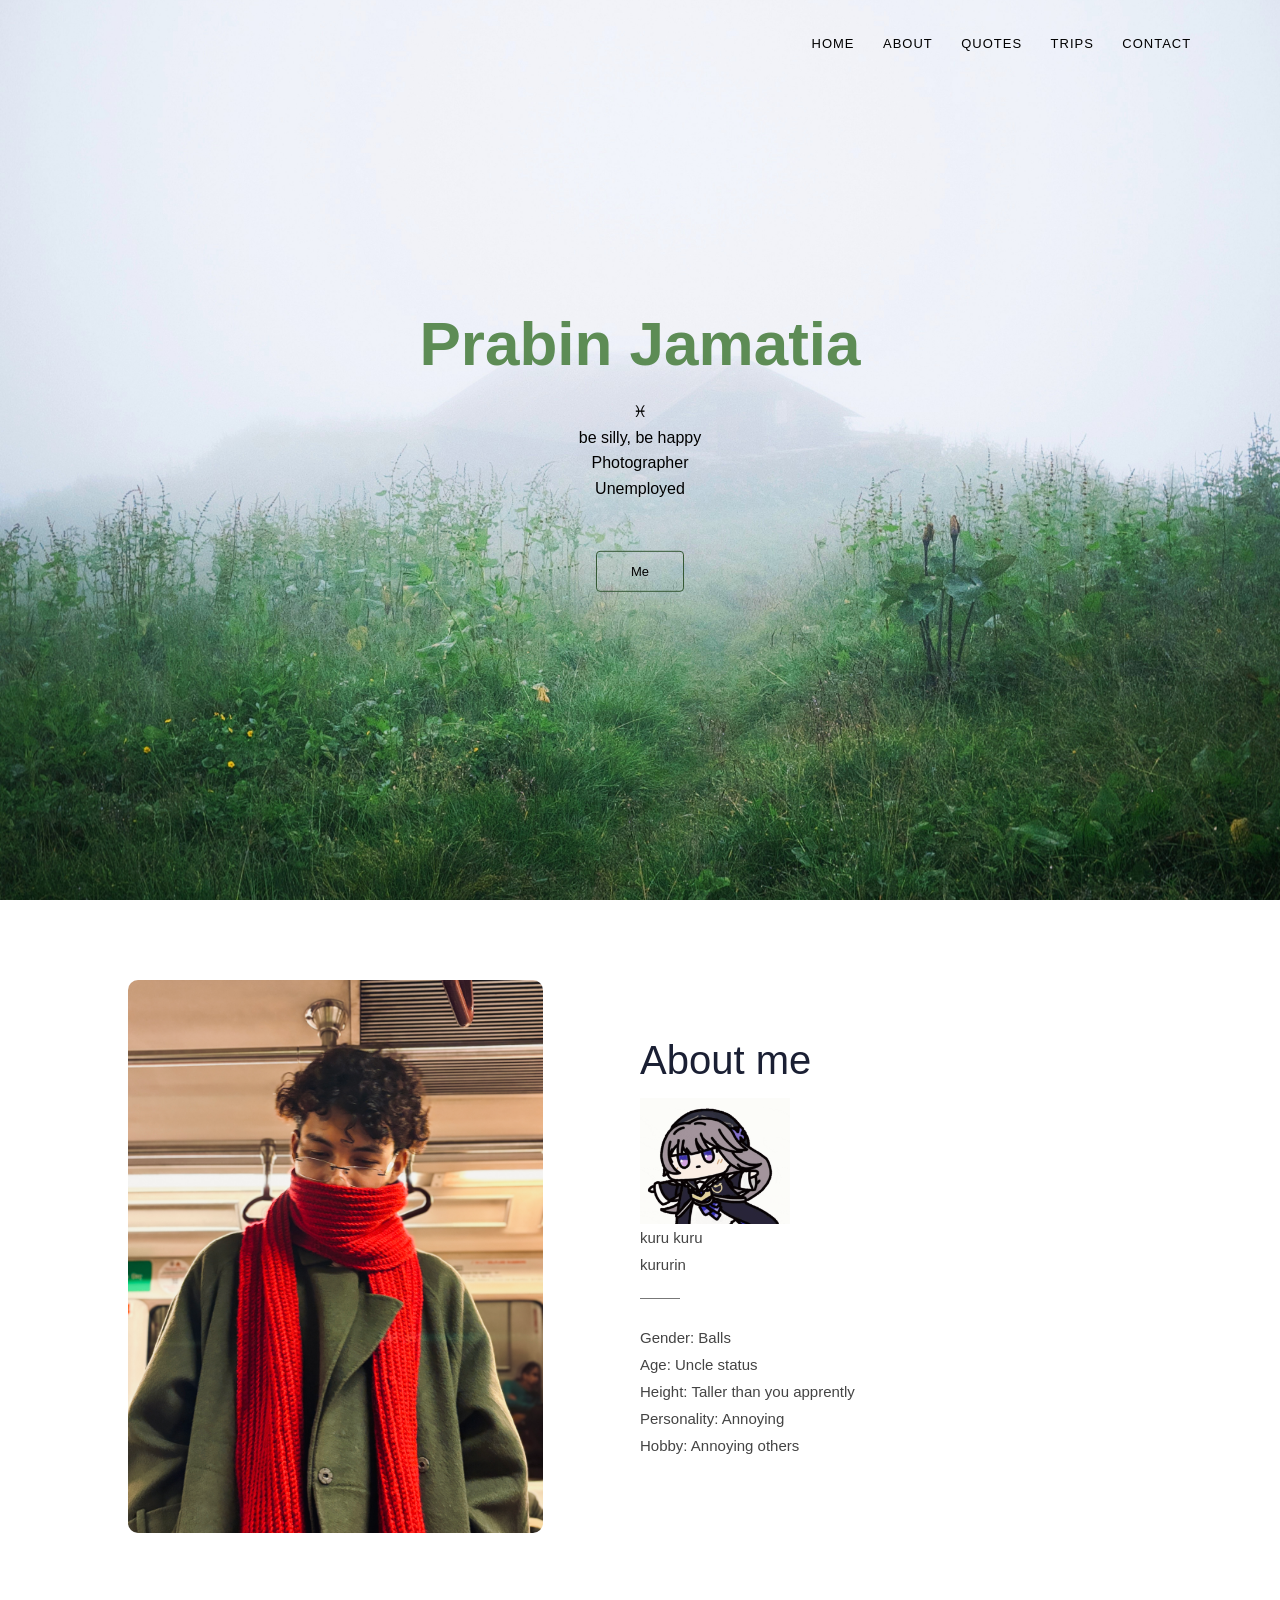
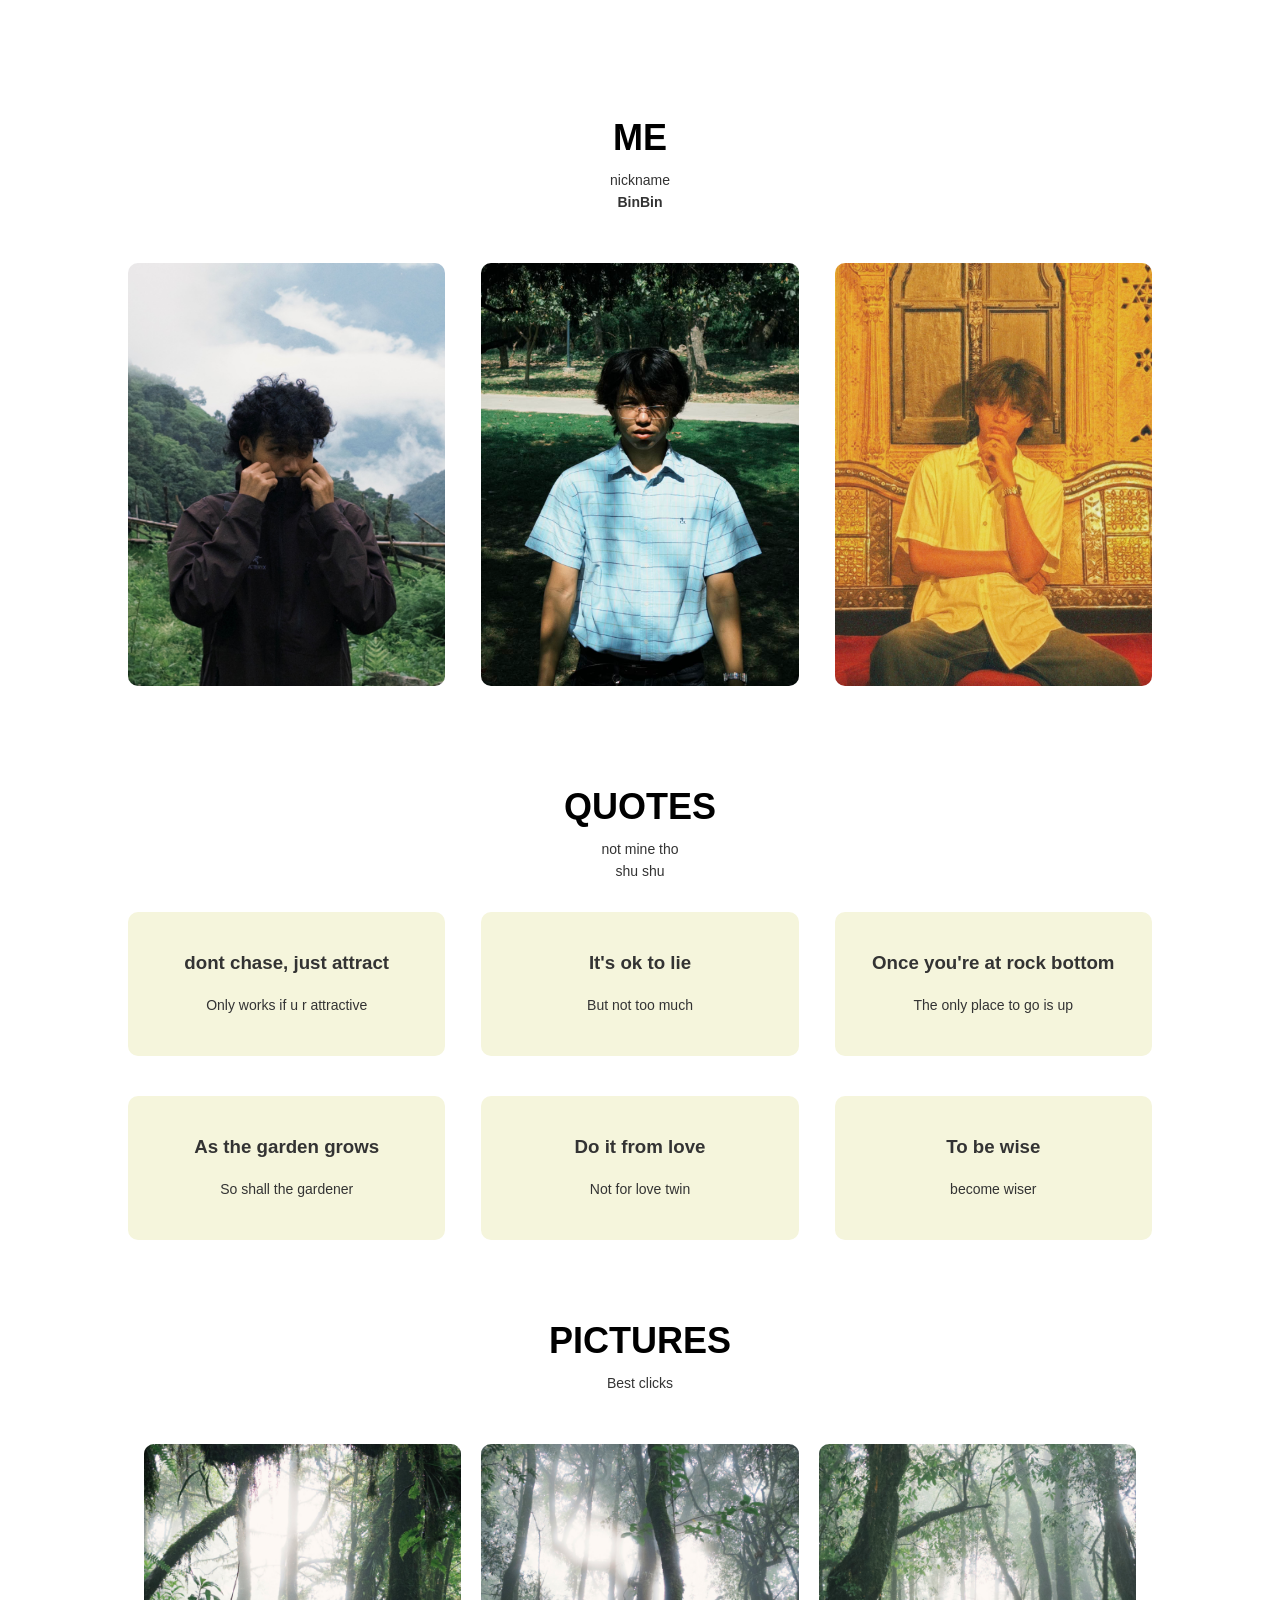
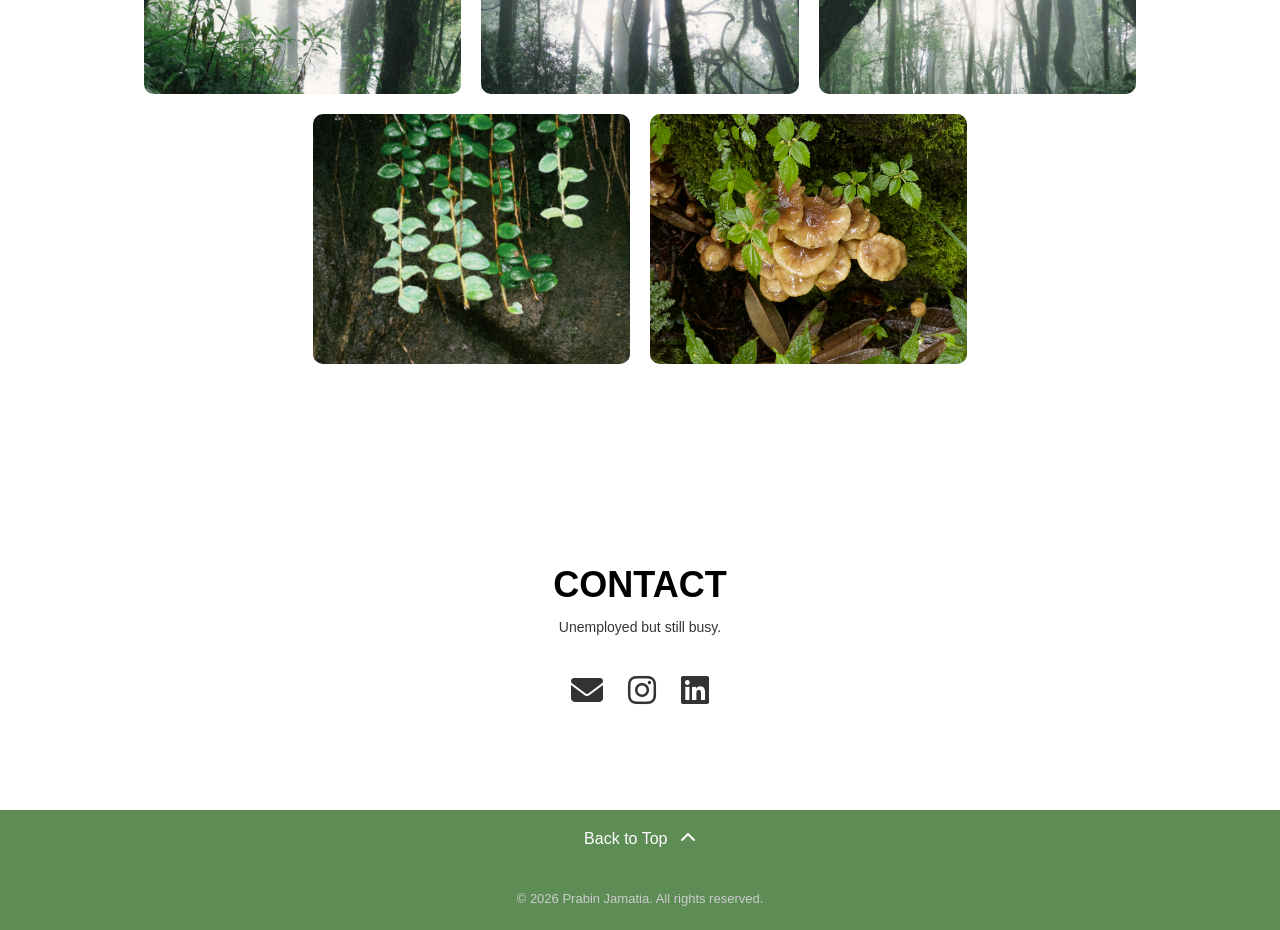
==== commit 3990e4c3: "Update index.html" ====
--- a/index.html
+++ b/index.html
@@ -1,7 +1,8 @@
 <!DOCTYPE html>
 <html lang="en">
 <head>
-    <link rel="icon" href="/me99.png" type="image/png">
+<link rel="icon" href="/me99.png" type="image/png">
+
     <meta charset="UTF-8">
     <meta name="viewport" content="width=device-width, initial-scale=1.0">
     <title>Prabin Jamatia</title> 
@@ -35,7 +36,7 @@
         <div class="text-box" id="home">
             <h1>Prabin Jamatia</h1>
             <p>♓︎<br>be silly, be happy<br>Photographer<br>Unemployed</p>
-            <a href="#me" class="button">Me</a>
+            <a href="#about" class="button">Me</a>
         </div>
     </header>
 
@@ -47,17 +48,23 @@
         
         <div class="about-text-col hidden-right">
             <h2>About me</h2>
-            <hr class="about-line">
+                <!-- The hidden audio file -->
+                <audio id="kuruSound" src="kuru-kuru.mp3"></audio>
+
+             <!-- The clickable GIF button -->
+              <img id="turuBtn" src="kururin-kuru-kuru.gif" alt="Kuru Kuru" style="cursor: pointer; width: 150px; user-select: none; display: block; margin-top: 10px; mix-blend-mode: multiply;">            
+                <p>kuru kuru <br> kururin </p>
+
+                <hr class="about-line">
             <p> Gender: Balls
                 <br> Age: Uncle status 
-                <br> Height: Taller than you apparently 
+                <br> Height: Taller than you apprently
                 <br> Personality: Annoying
                 <br> Hobby: Annoying others
             </p>
 
-            <p>Kuru Kuru
-                <br>Kururin
-            </p>
+            
+
 
         </div>
     </section>
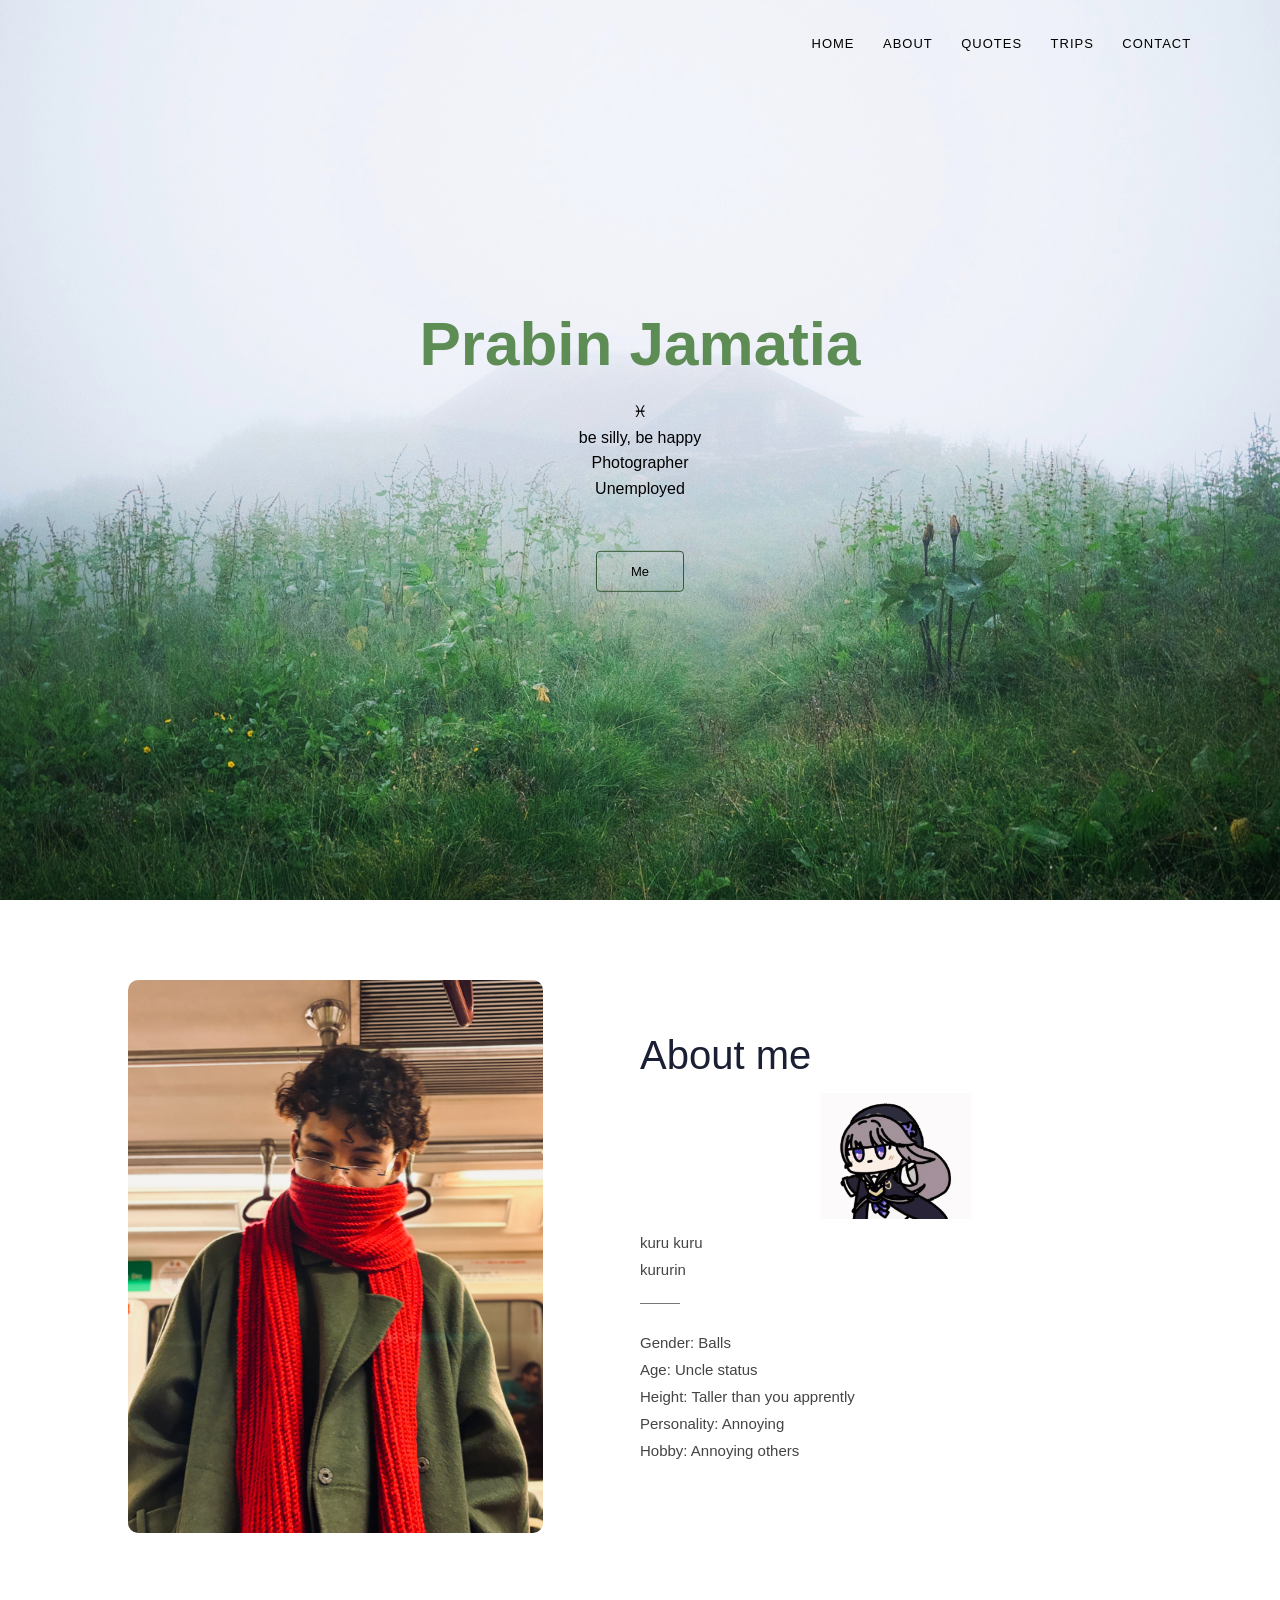
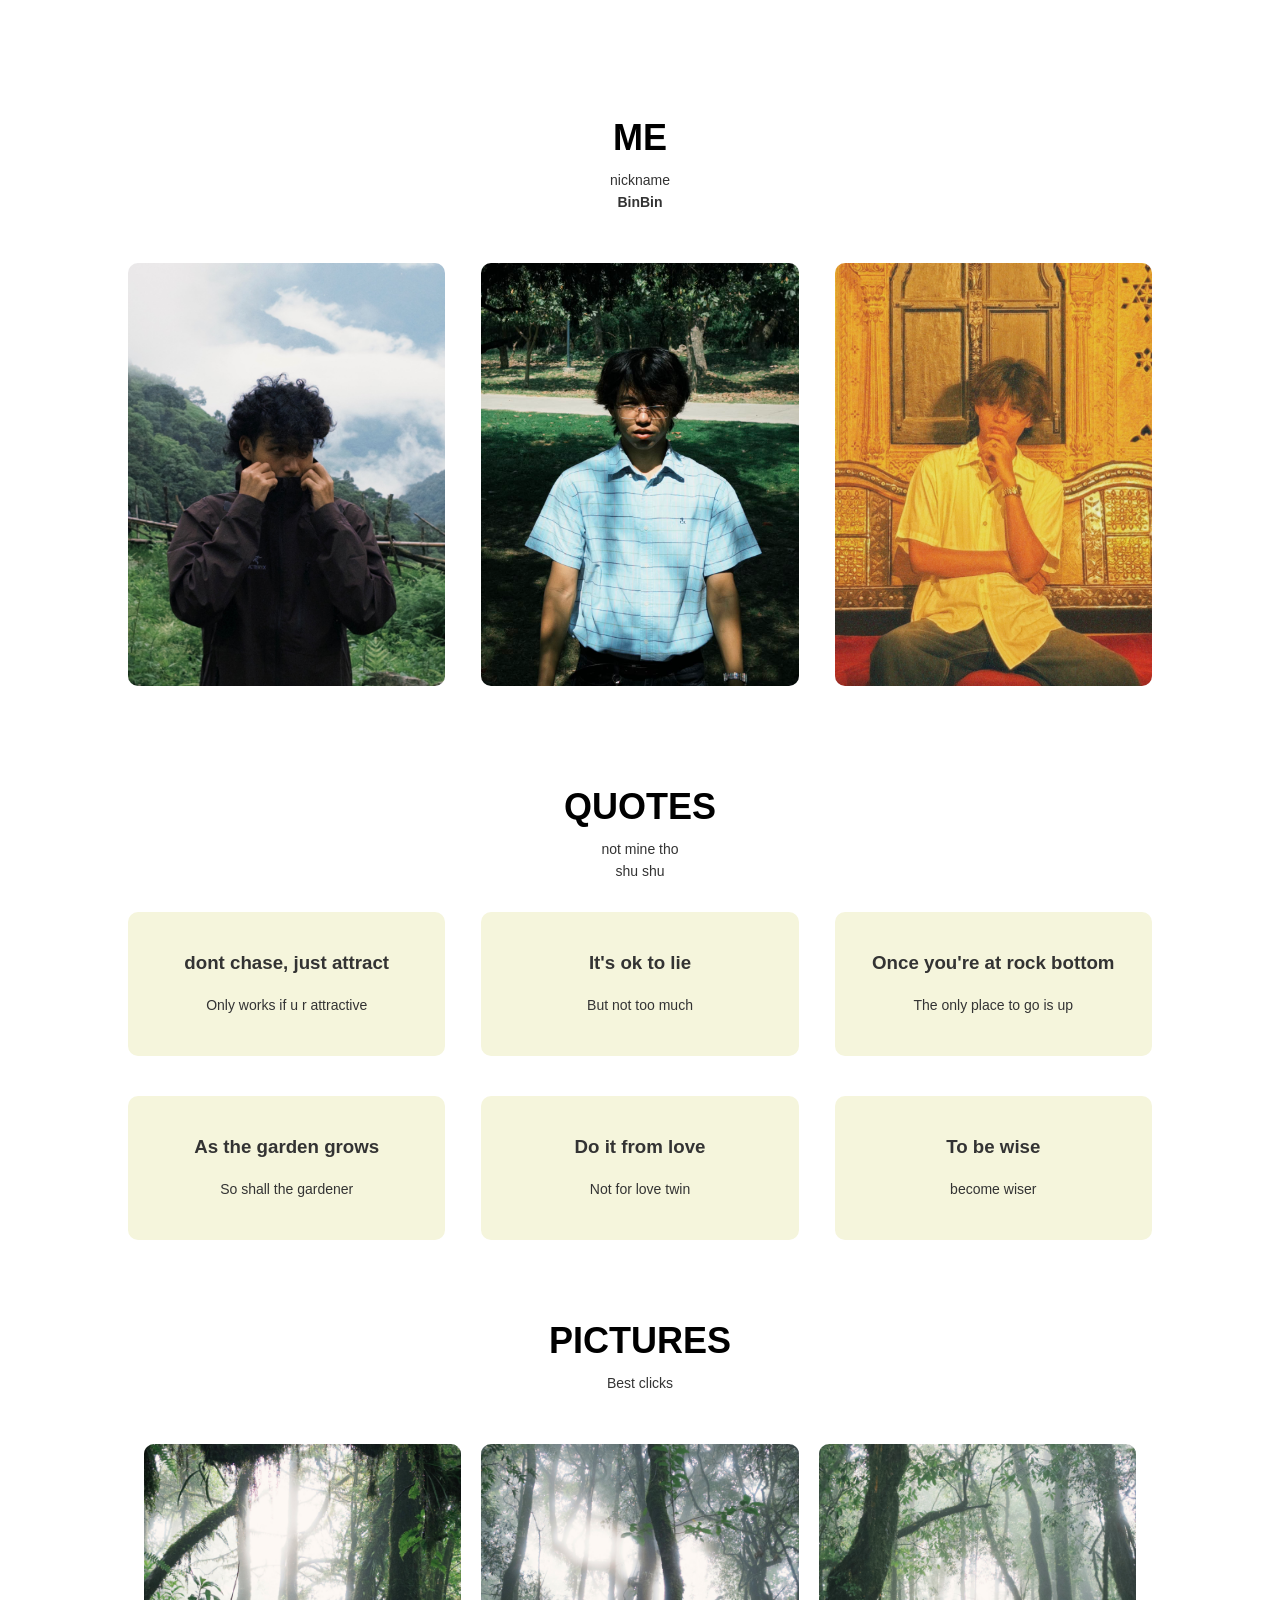
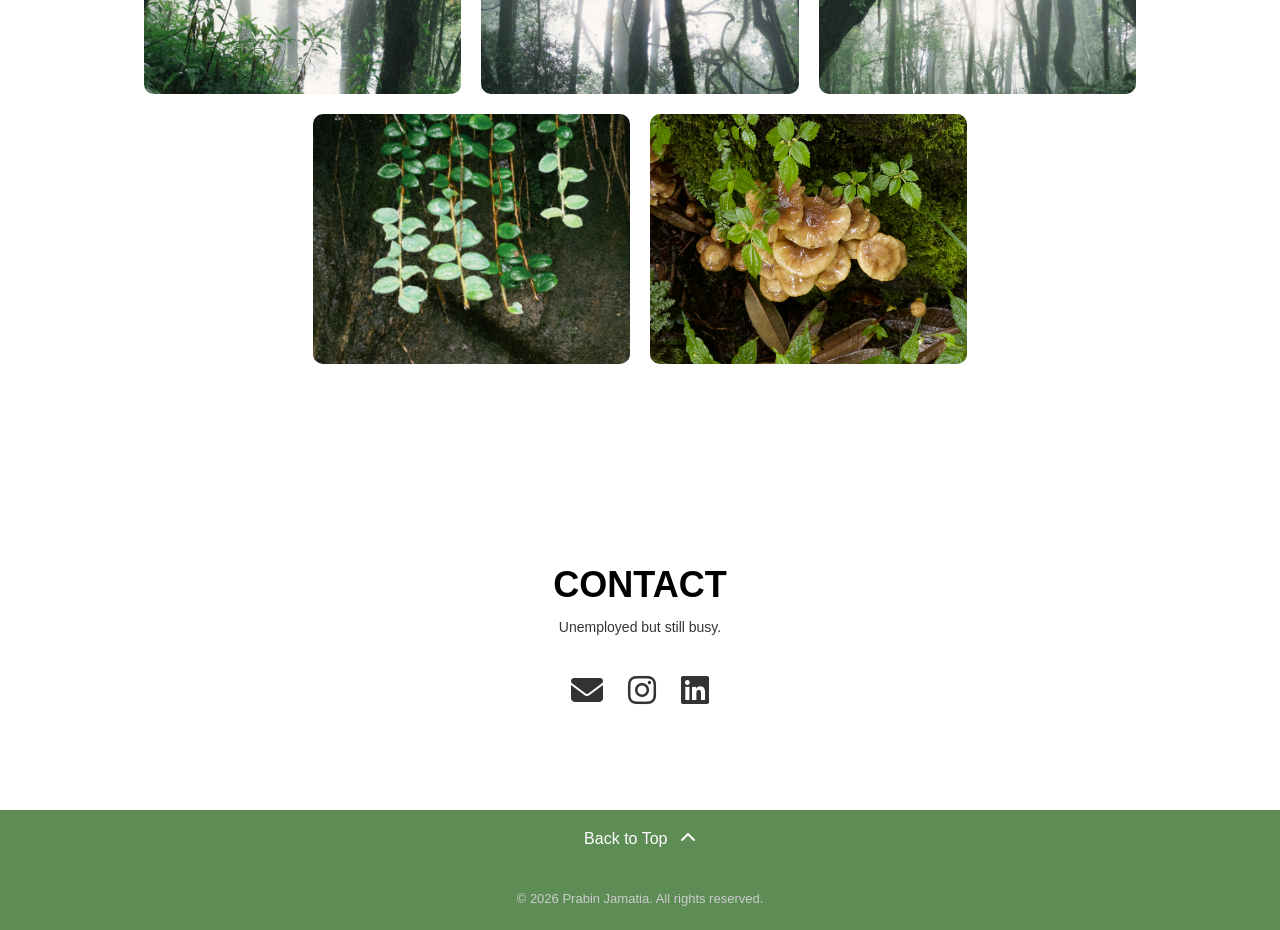
==== commit 373ca994: "Update index.html" ====
--- a/index.html
+++ b/index.html
@@ -52,8 +52,7 @@
                 <audio id="kuruSound" src="kuru-kuru.mp3"></audio>
 
              <!-- The clickable GIF button -->
-              <img id="turuBtn" src="kururin-kuru-kuru.gif" alt="Kuru Kuru" style="cursor: pointer; width: 150px; user-select: none; display: block; margin-top: 10px; mix-blend-mode: multiply;">            
-                <p>kuru kuru <br> kururin </p>
+<img id="turuBtn" src="kururin-kuru-kuru.gif" alt="Kuru Kuru" style="cursor: pointer; width: 150px; user-select: none; display: block; margin: 10px auto; mix-blend-mode: multiply;">                <p>kuru kuru <br> kururin </p>
 
                 <hr class="about-line">
             <p> Gender: Balls
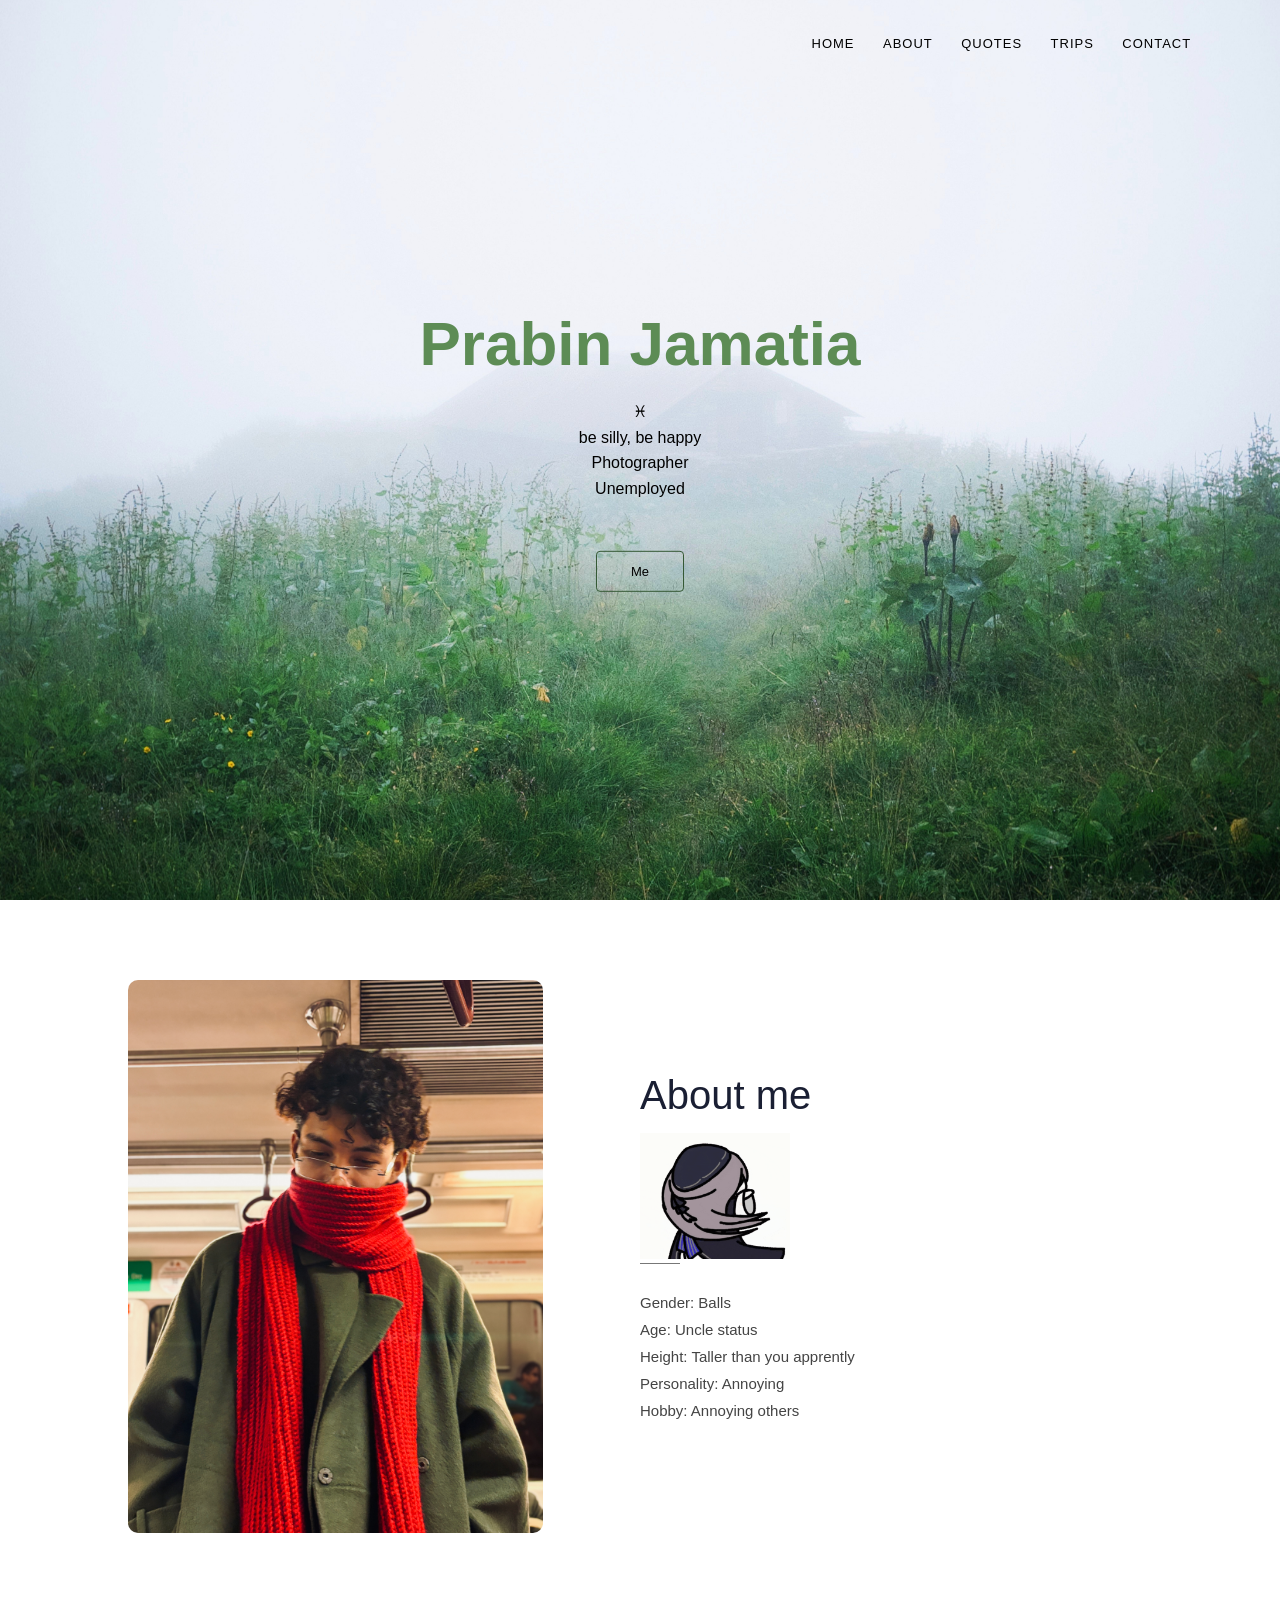
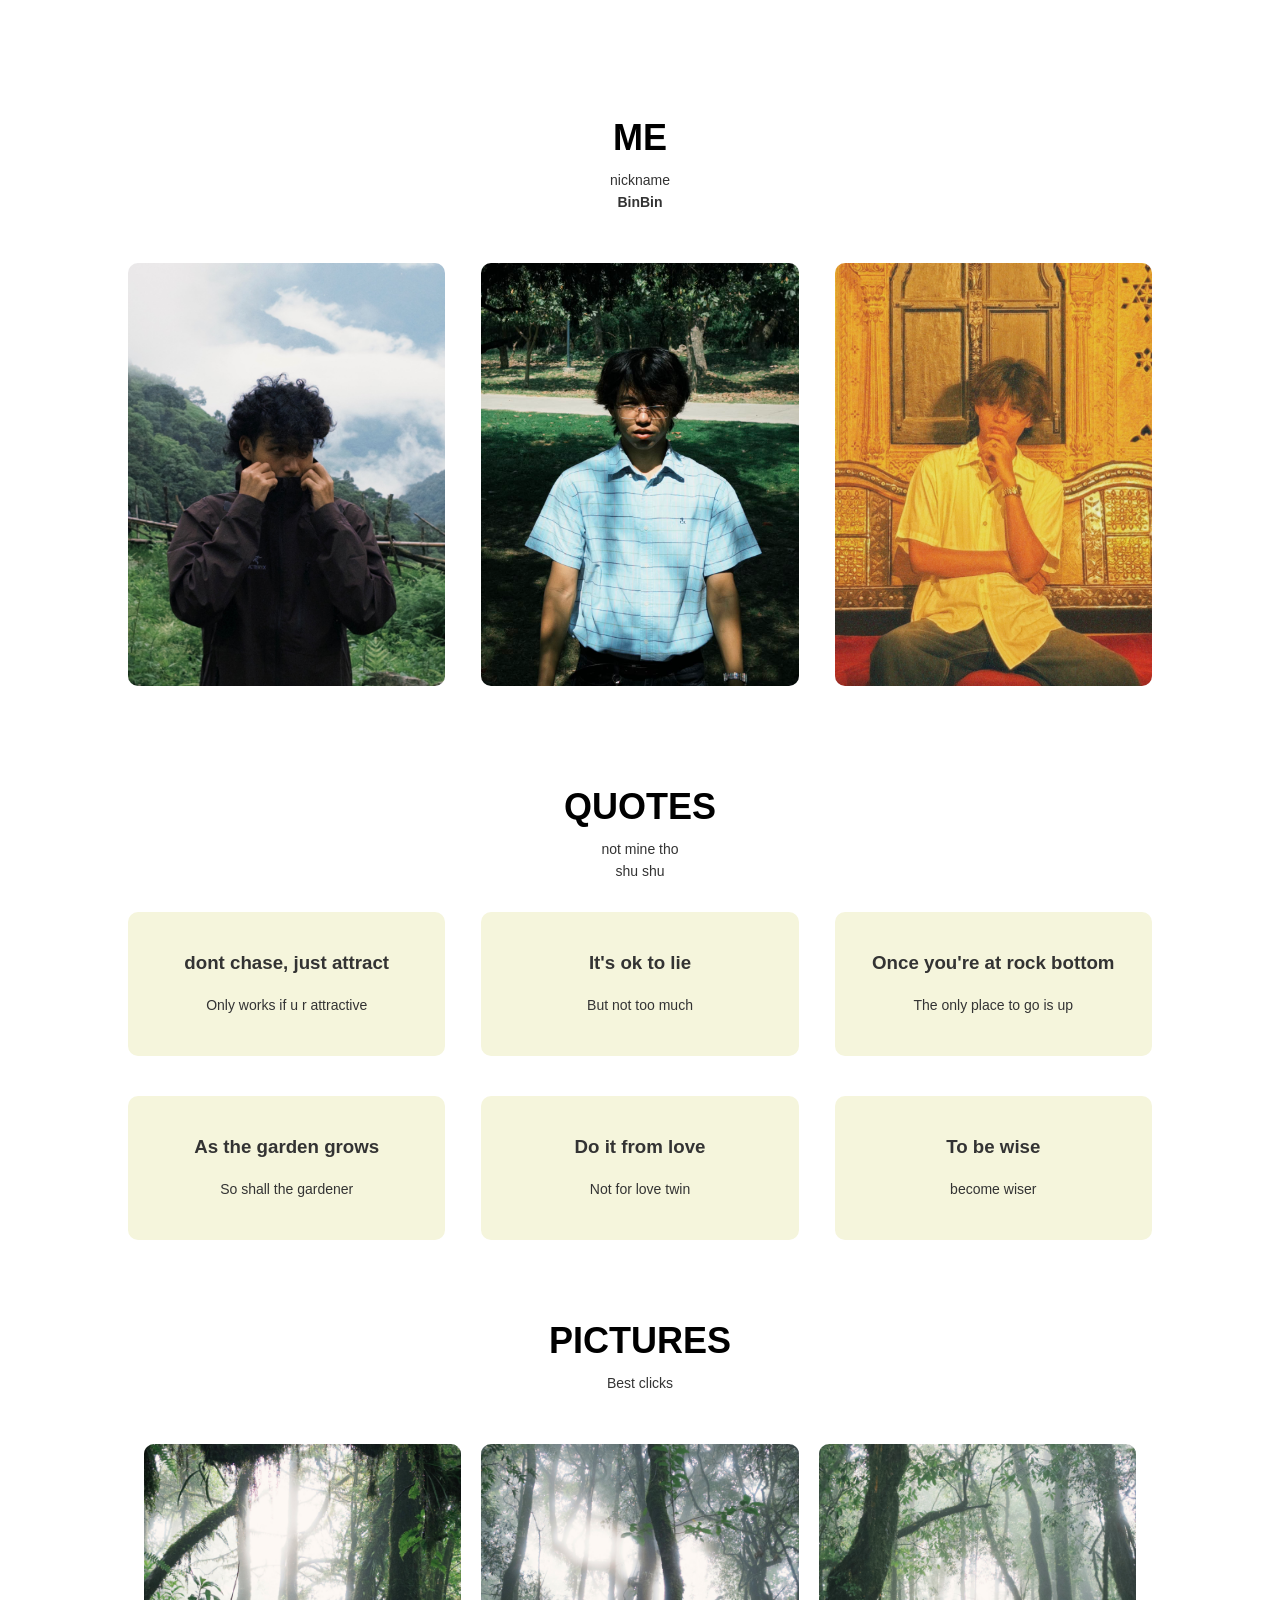
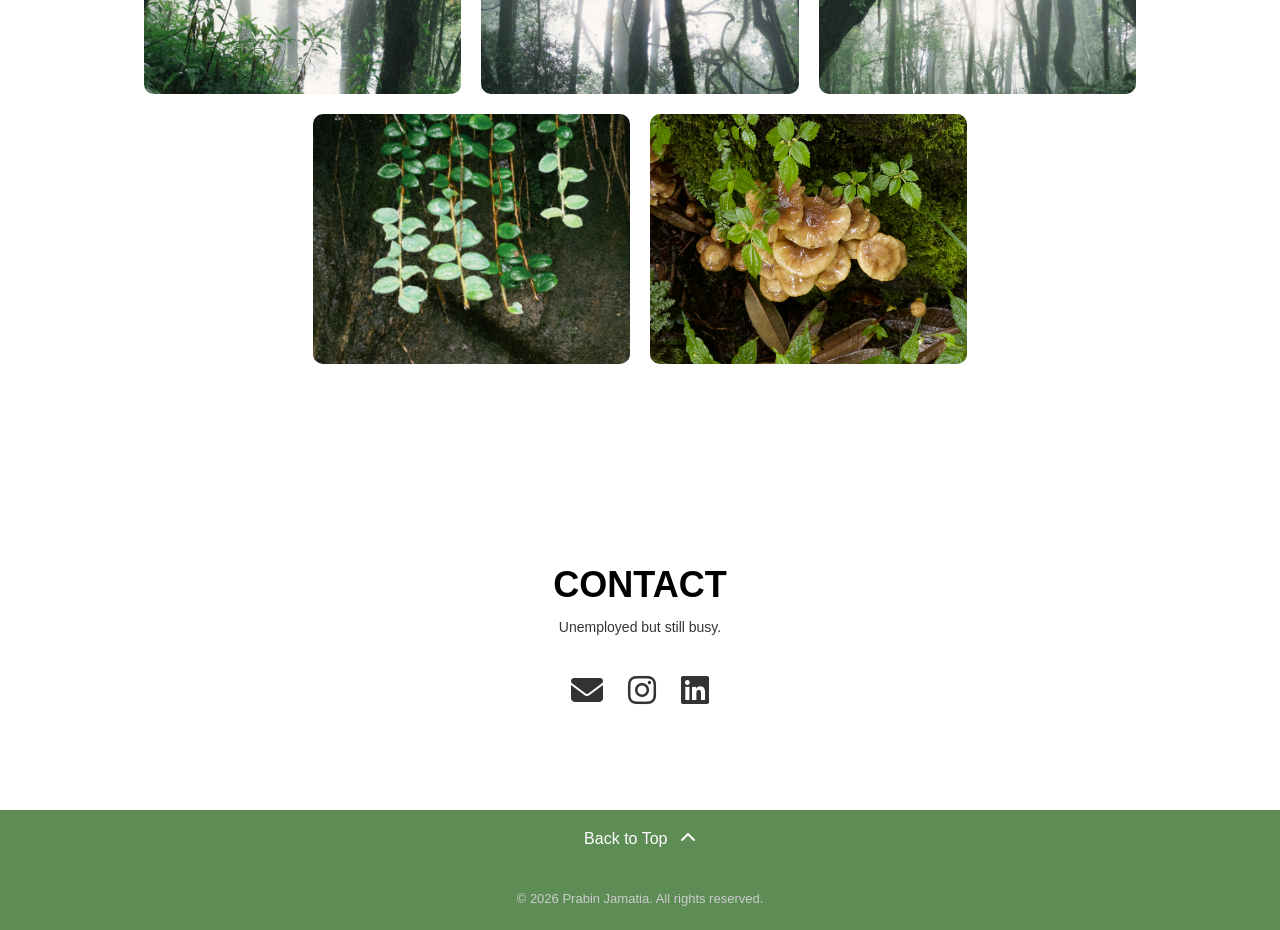
==== commit 9397ffaf: "Fix HTML formatting and structure" ====
--- a/index.html
+++ b/index.html
@@ -52,8 +52,9 @@
                 <audio id="kuruSound" src="kuru-kuru.mp3"></audio>
 
              <!-- The clickable GIF button -->
-<img id="turuBtn" src="kururin-kuru-kuru.gif" alt="Kuru Kuru" style="cursor: pointer; width: 150px; user-select: none; display: block; margin: 10px auto; mix-blend-mode: multiply;">                <p>kuru kuru <br> kururin </p>
-
+<div style="margin-top: 10px;">
+  <img id="turuBtn" src="kururin-kuru-kuru.gif" alt="Kuru Kuru" style="cursor: pointer; width: 150px; user-select: none; mix-blend-mode: multiply;">
+</div>
                 <hr class="about-line">
             <p> Gender: Balls
                 <br> Age: Uncle status 
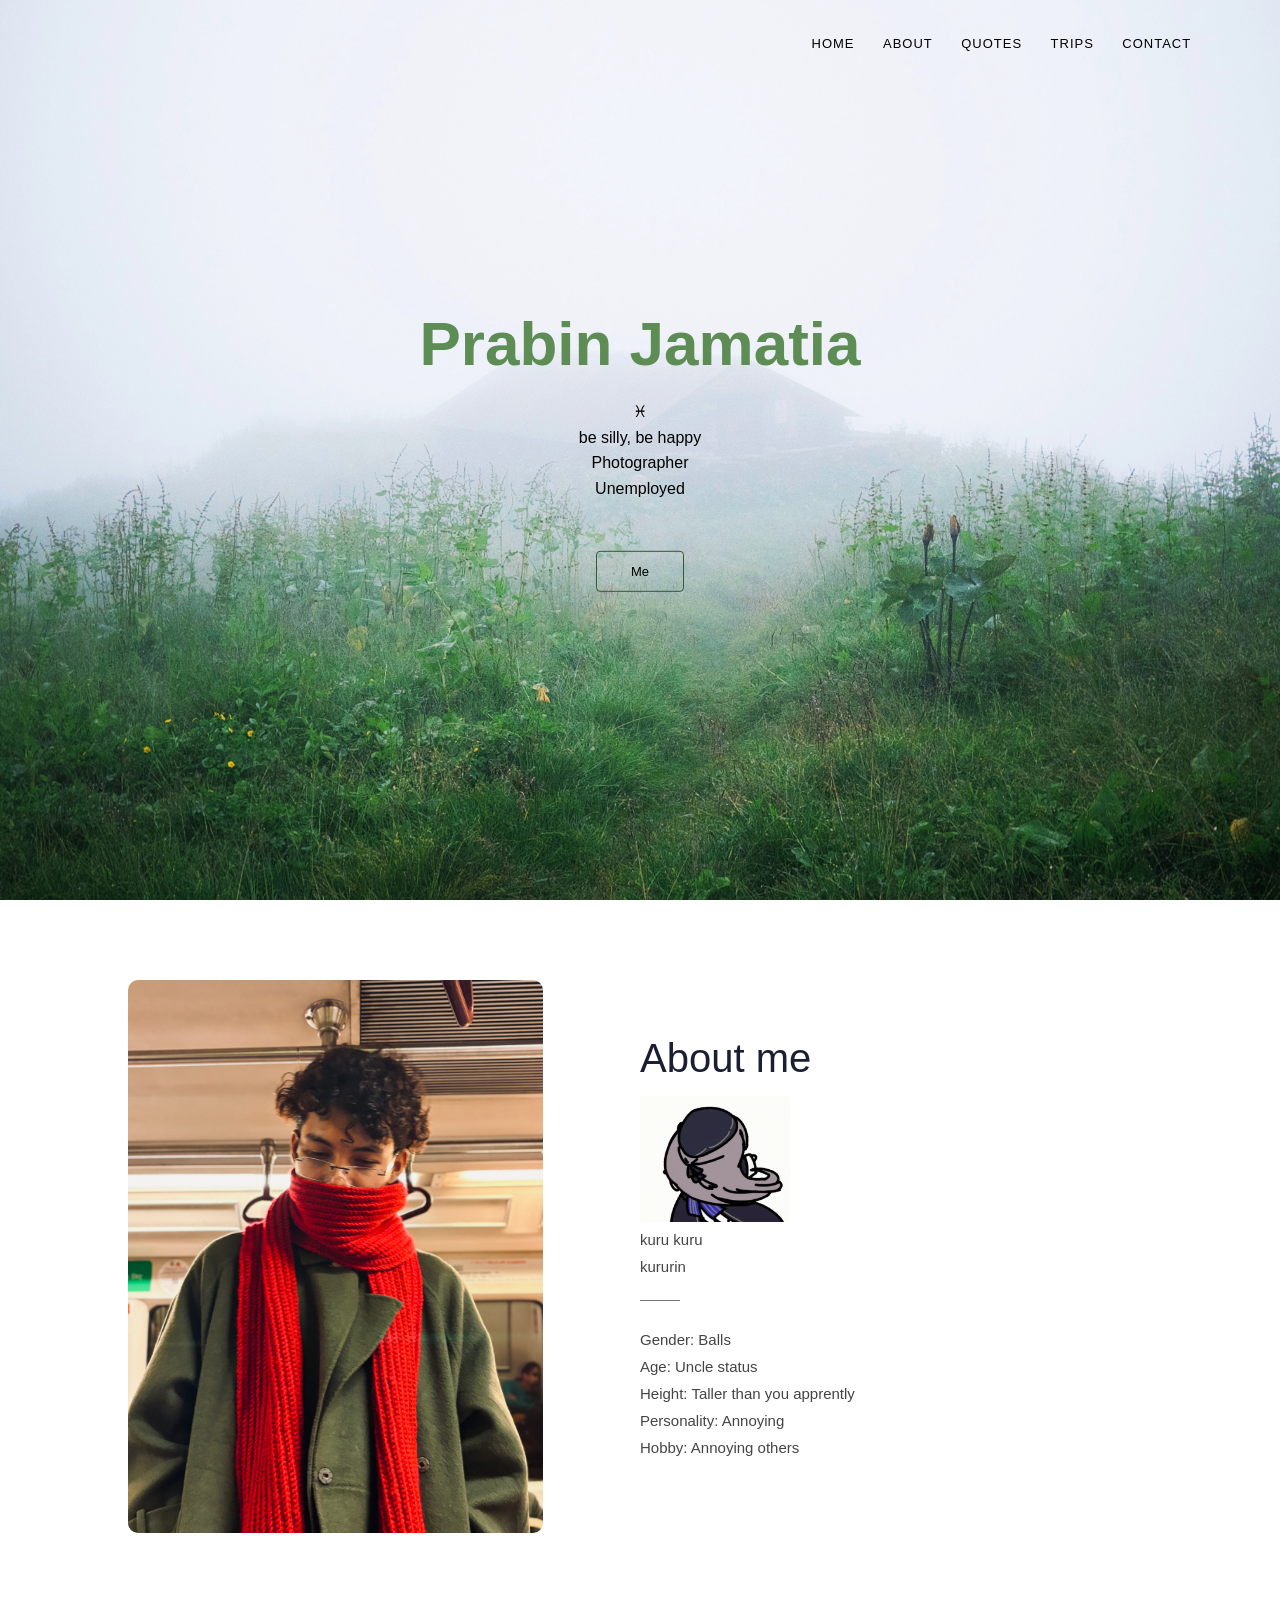
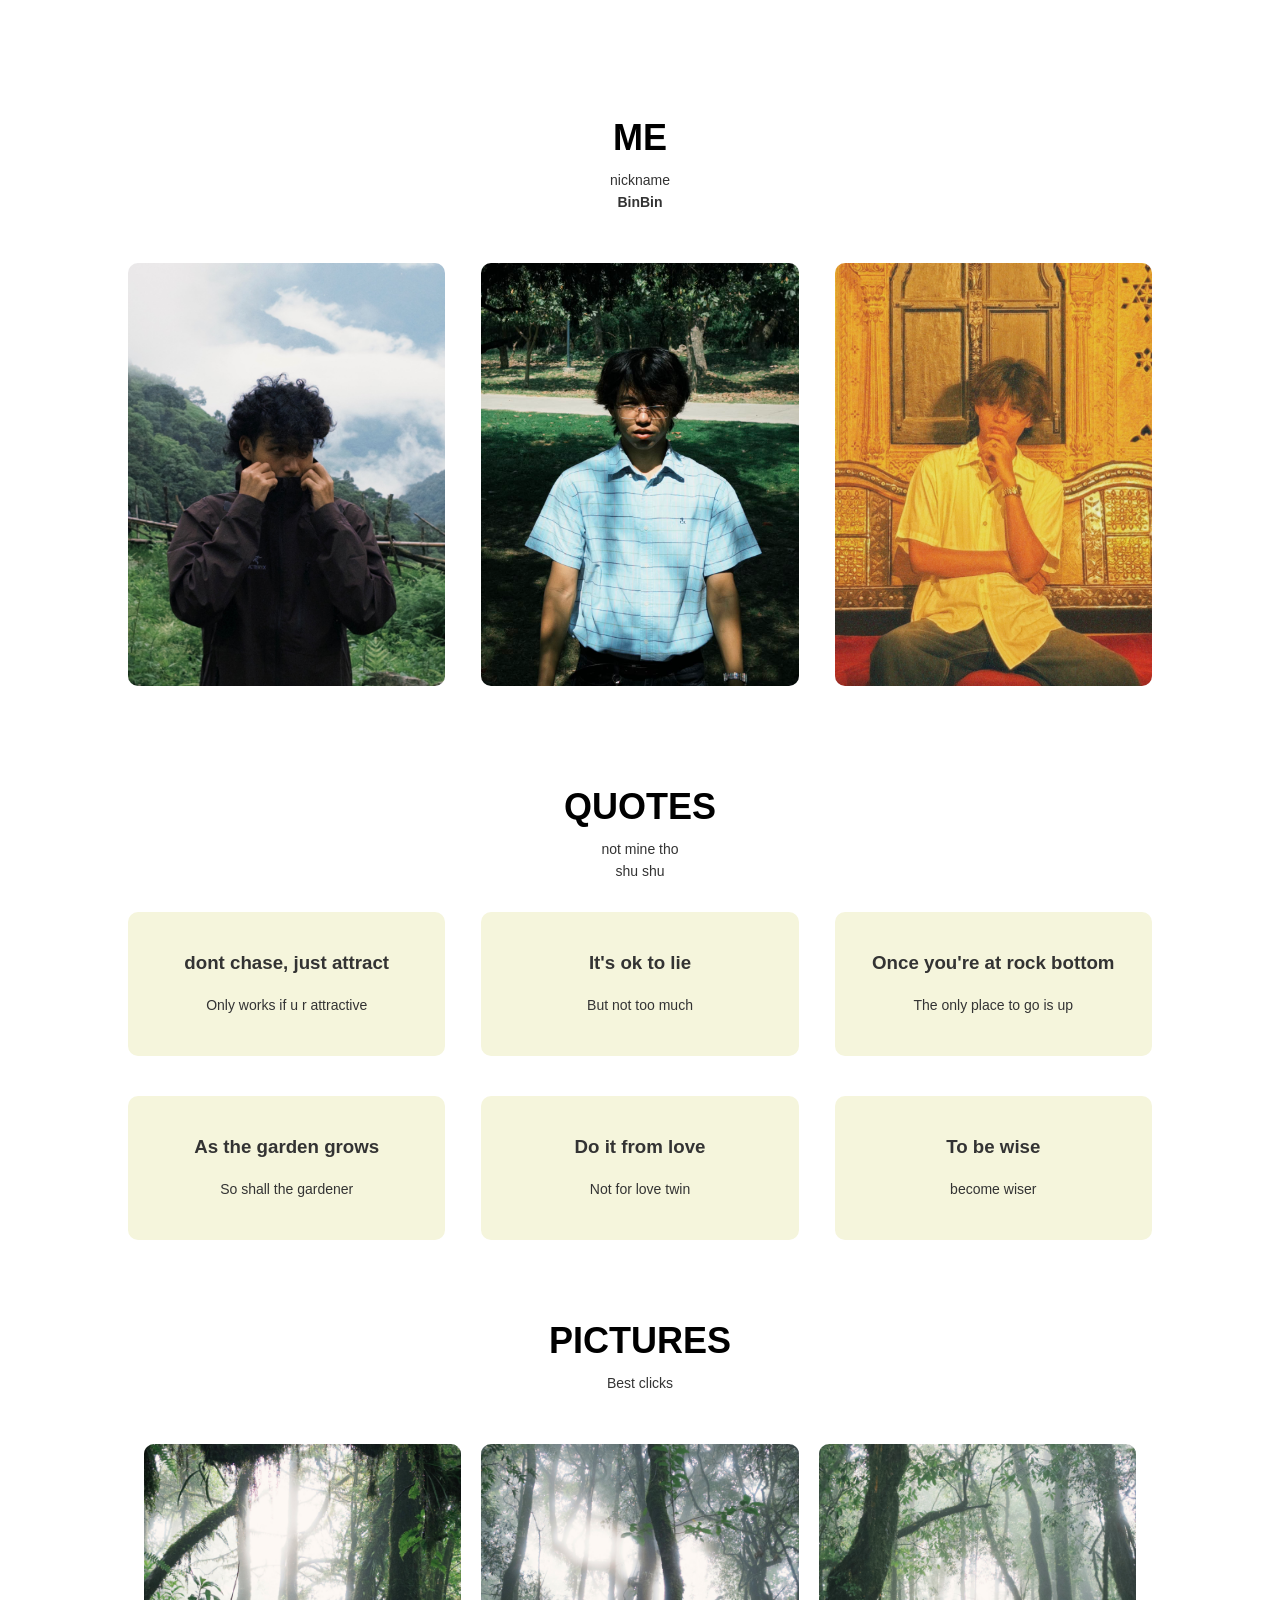
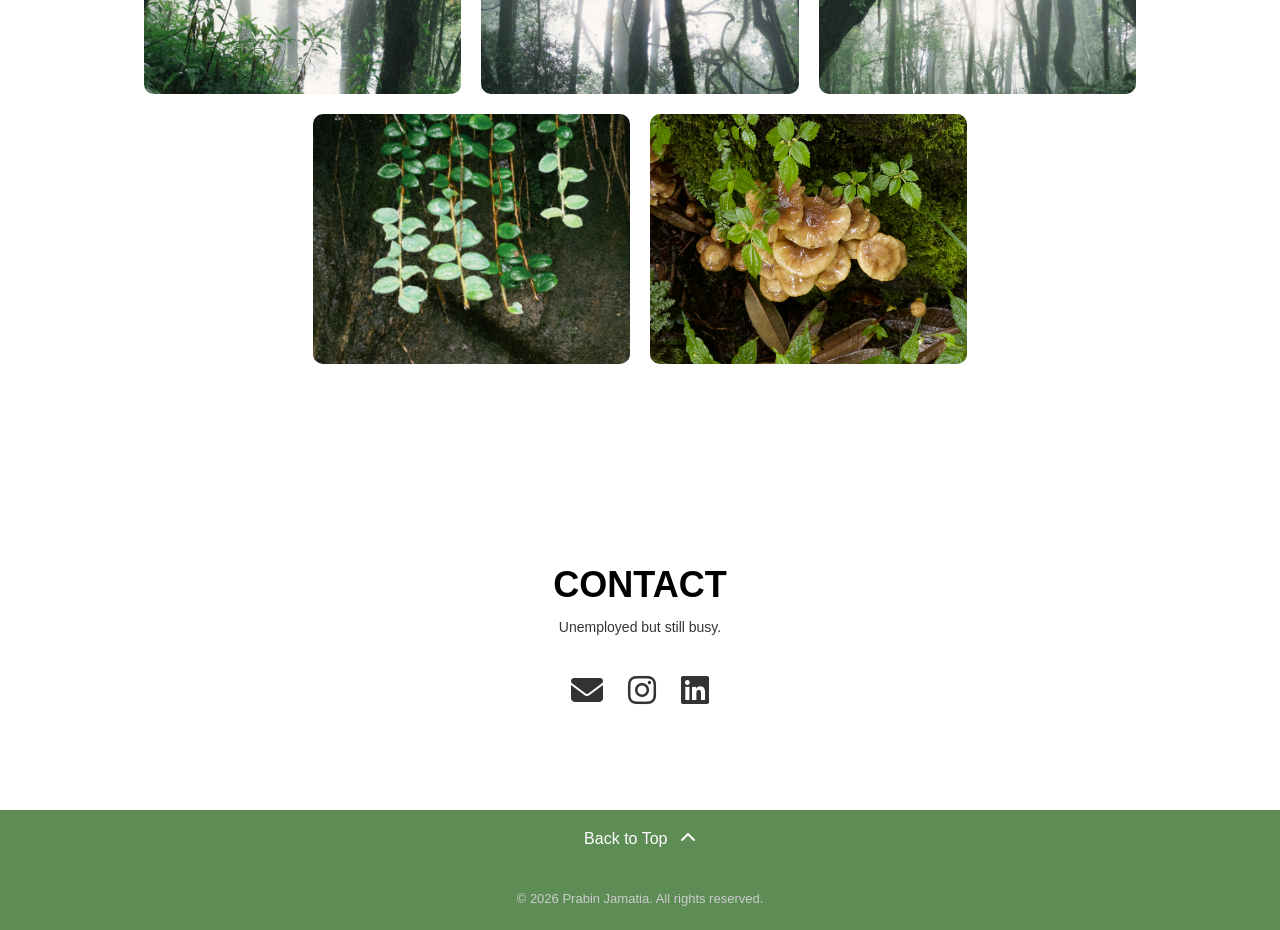
==== commit 22fbe9a9: "Update index.html" ====
--- a/index.html
+++ b/index.html
@@ -54,6 +54,7 @@
              <!-- The clickable GIF button -->
 <div style="margin-top: 10px;">
   <img id="turuBtn" src="kururin-kuru-kuru.gif" alt="Kuru Kuru" style="cursor: pointer; width: 150px; user-select: none; mix-blend-mode: multiply;">
+    <p>kuru kuru <br> kururin </p>
 </div>
                 <hr class="about-line">
             <p> Gender: Balls
